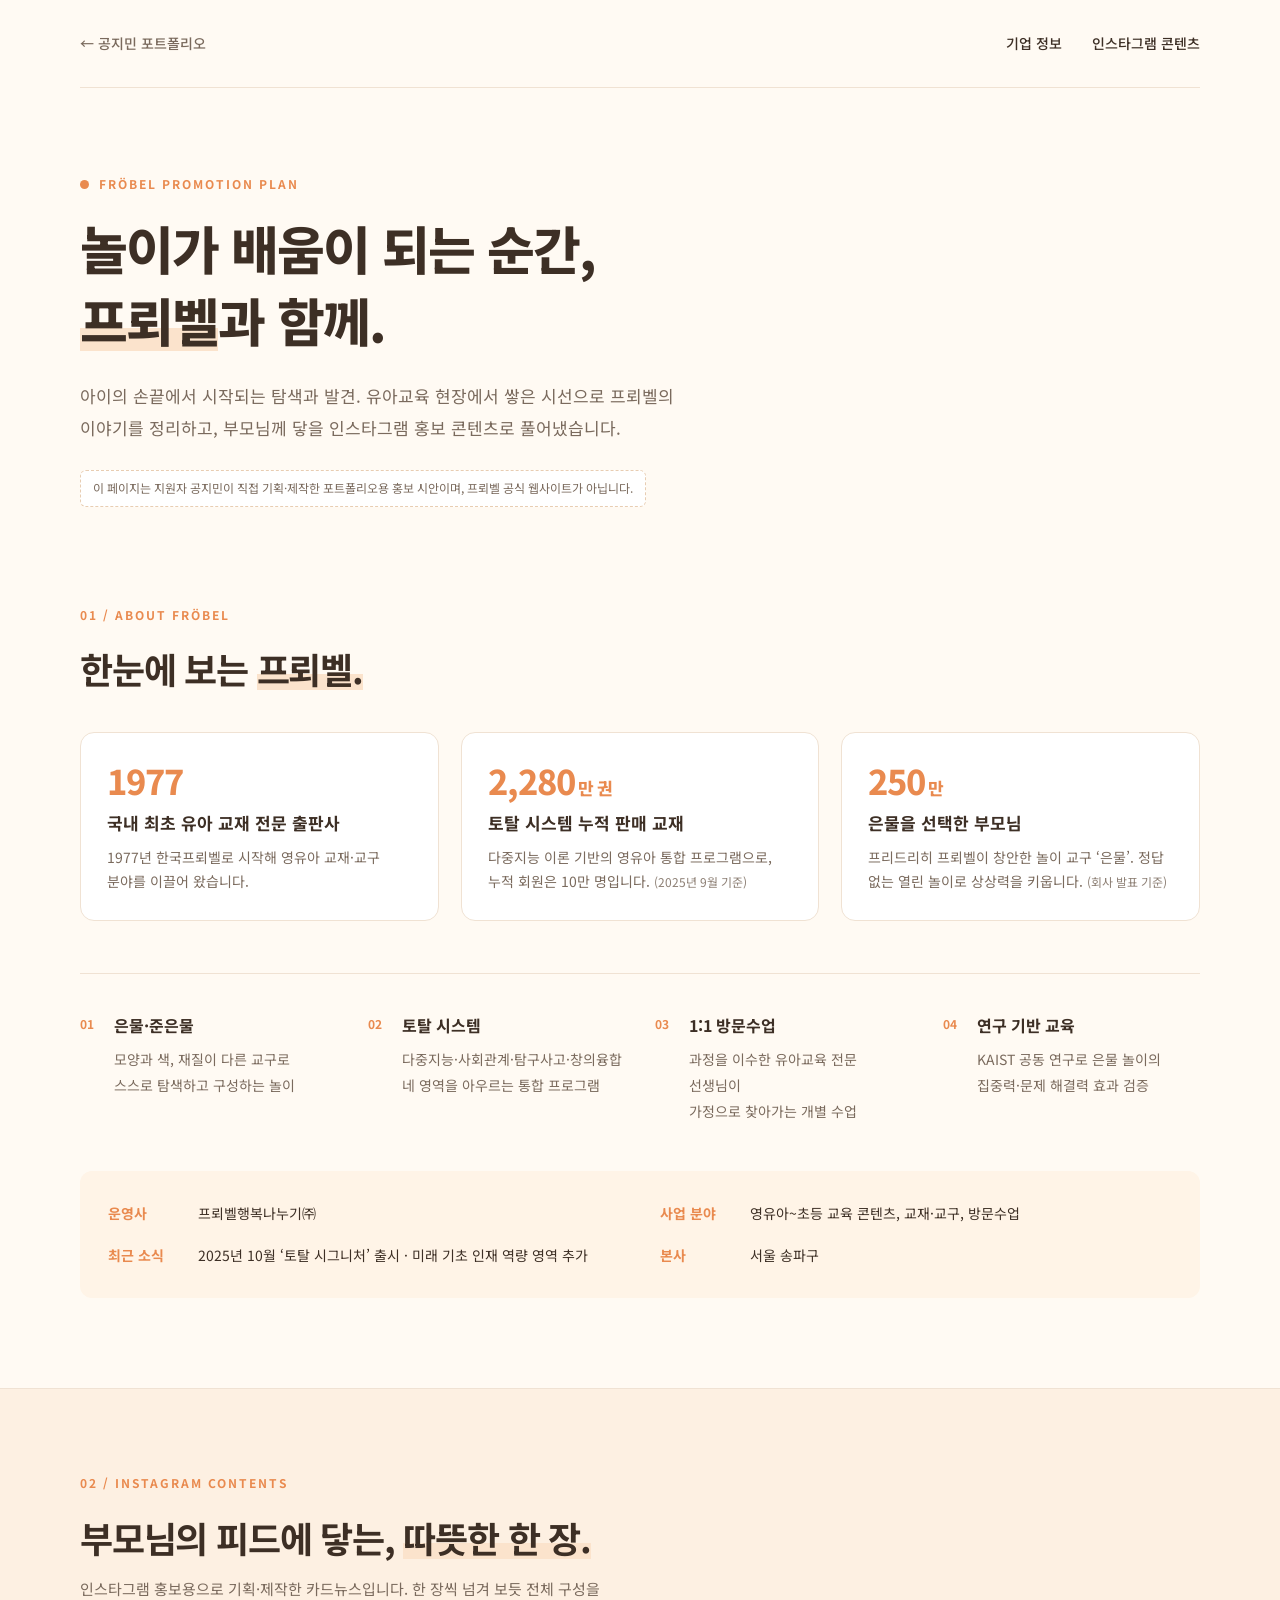
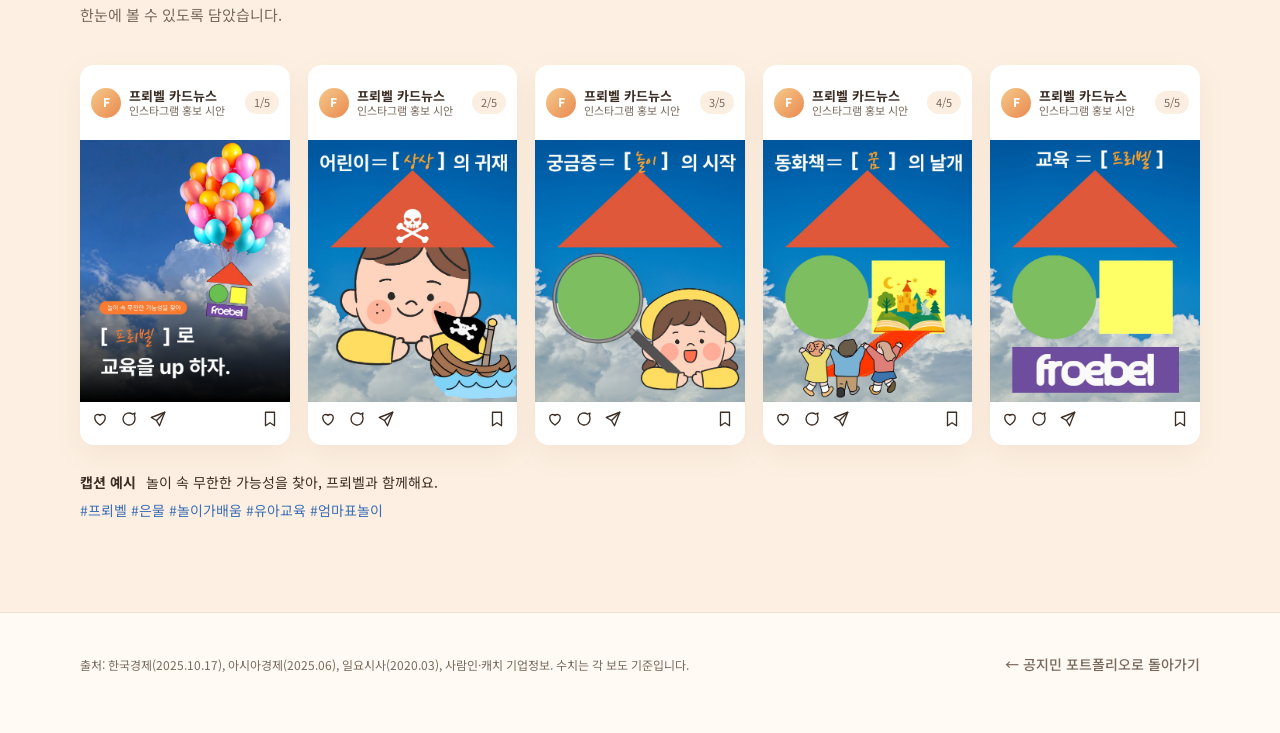
==== docs/froebel/index.html @ 9be36eda "프뢰벨 홍보 페이지 추가 및 메뉴 연결" ====
<!doctype html>
<html lang="ko">
<head>
  <meta charset="utf-8"><meta name="viewport" content="width=device-width, initial-scale=1">
  <title>프뢰벨 홍보 기획 · 공지민</title>
  <meta name="description" content="지원자 공지민이 기획·제작한 프뢰벨 홍보 페이지 시안. 기업 정보 정리와 인스타그램 홍보 콘텐츠를 담았습니다.">
  <meta name="robots" content="noindex">
  <link rel="icon" type="image/svg+xml" href="data:image/svg+xml,%3Csvg xmlns='http://www.w3.org/2000/svg' viewBox='0 0 64 64'%3E%3Crect width='64' height='64' rx='18' fill='%23f6c98b'/%3E%3Ctext x='32' y='45' text-anchor='middle' font-family='sans-serif' font-size='39' font-weight='bold' fill='%235a3e2b'%3Ej%3C/text%3E%3C/svg%3E">
  <link rel="stylesheet" href="froebel.css">
</head>
<body>
  <header class="top wrap">
    <a class="back" href="../index.html">← 공지민 포트폴리오</a>
    <nav aria-label="페이지 메뉴"><a href="#brand">기업 정보</a><a href="#insta">인스타그램 콘텐츠</a></nav>
  </header>

  <main>
    <section class="hero wrap" aria-labelledby="hero-title">
      <p class="eyebrow"><span class="dot"></span>FRÖBEL PROMOTION PLAN</p>
      <h1 id="hero-title">놀이가 배움이 되는 순간,<br><span>프뢰벨</span>과 함께.</h1>
      <p class="lead">아이의 손끝에서 시작되는 탐색과 발견. 유아교육 현장에서 쌓은 시선으로 프뢰벨의 이야기를 정리하고, 부모님께 닿을 인스타그램 홍보 콘텐츠로 풀어냈습니다.</p>
      <p class="notice">이 페이지는 지원자 공지민이 직접 기획·제작한 포트폴리오용 홍보 시안이며, 프뢰벨 공식 웹사이트가 아닙니다.</p>
    </section>

    <section class="brand wrap" id="brand" aria-labelledby="brand-title">
      <div class="sec-head">
        <p class="eyebrow">01 / ABOUT FRÖBEL</p>
        <h2 id="brand-title">한눈에 보는 <span>프뢰벨.</span></h2>
      </div>
      <div class="facts">
        <article class="fact"><p class="fact-num">1977</p><h3>국내 최초 유아 교재 전문 출판사</h3><p>1977년 한국프뢰벨로 시작해 영유아 교재·교구 분야를 이끌어 왔습니다.</p></article>
        <article class="fact"><p class="fact-num">2,280<small>만 권</small></p><h3>토탈 시스템 누적 판매 교재</h3><p>다중지능 이론 기반의 영유아 통합 프로그램으로, 누적 회원은 10만 명입니다. <span class="ref">(2025년 9월 기준)</span></p></article>
        <article class="fact"><p class="fact-num">250<small>만</small></p><h3>은물을 선택한 부모님</h3><p>프리드리히 프뢰벨이 창안한 놀이 교구 ‘은물’. 정답 없는 열린 놀이로 상상력을 키웁니다. <span class="ref">(회사 발표 기준)</span></p></article>
      </div>
      <div class="pillars">
        <div><span>01</span><h4>은물·준은물</h4><p>모양과 색, 재질이 다른 교구로 <br>스스로 탐색하고 구성하는 놀이</p></div>
        <div><span>02</span><h4>토탈 시스템</h4><p>다중지능·사회관계·탐구사고·창의융합 <br>네 영역을 아우르는 통합 프로그램</p></div>
        <div><span>03</span><h4>1:1 방문수업</h4><p>과정을 이수한 유아교육 전문 선생님이 <br>가정으로 찾아가는 개별 수업</p></div>
        <div><span>04</span><h4>연구 기반 교육</h4><p>KAIST 공동 연구로 은물 놀이의 <br>집중력·문제 해결력 효과 검증</p></div>
      </div>
      <dl class="company">
        <div><dt>운영사</dt><dd>프뢰벨행복나누기㈜</dd></div>
        <div><dt>사업 분야</dt><dd>영유아~초등 교육 콘텐츠, 교재·교구, 방문수업</dd></div>
        <div><dt>최근 소식</dt><dd>2025년 10월 ‘토탈 시그니처’ 출시 · 미래 기초 인재 역량 영역 추가</dd></div>
        <div><dt>본사</dt><dd>서울 송파구</dd></div>
      </dl>
    </section>

    <section class="insta" id="insta" aria-labelledby="insta-title">
      <div class="wrap">
        <div class="sec-head">
          <p class="eyebrow">02 / INSTAGRAM CONTENTS</p>
          <h2 id="insta-title">부모님의 피드에 닿는, <span>따뜻한 한 장.</span></h2>
          <p class="sec-lead">인스타그램 홍보용으로 기획·제작한 카드뉴스입니다. 한 장씩 넘겨 보듯 전체 구성을 한눈에 볼 수 있도록 담았습니다.</p>
        </div>
        <div class="feed"><article class="post"><div class="post-head"><span class="avatar">F</span><p class="post-user">프뢰벨 카드뉴스<small>인스타그램 홍보 시안</small></p><span class="post-num">1/5</span></div><a class="post-img" href="assets/insta-1.jpg" target="_blank" rel="noopener noreferrer" aria-label="카드뉴스 1번 크게 보기"><img src="assets/insta-1.jpg" width="1080" height="1350" alt="프뢰벨 인스타그램 카드뉴스 1: [프뢰벨]로 교육을 up 하자." loading="lazy"></a><div class="post-foot" aria-hidden="true"><span><svg viewBox="0 0 24 24" width="18" height="18" fill="none" stroke="currentColor" stroke-width="1.8" stroke-linecap="round" stroke-linejoin="round"><path d="M12 20s-7-4.4-7-10a4 4 0 0 1 7-2.6A4 4 0 0 1 19 10c0 5.6-7 10-7 10z"/></svg></span><span><svg viewBox="0 0 24 24" width="18" height="18" fill="none" stroke="currentColor" stroke-width="1.8" stroke-linecap="round" stroke-linejoin="round"><path d="M20 12a8 8 0 1 1-3.2-6.4L20 4l-.8 3.6A8 8 0 0 1 20 12z"/></svg></span><span><svg viewBox="0 0 24 24" width="18" height="18" fill="none" stroke="currentColor" stroke-width="1.8" stroke-linecap="round" stroke-linejoin="round"><path d="M21 3 10 14"/><path d="M21 3l-7 18-4-7-7-4z"/></svg></span><span><svg viewBox="0 0 24 24" width="18" height="18" fill="none" stroke="currentColor" stroke-width="1.8" stroke-linecap="round" stroke-linejoin="round"><path d="M6 3h12v18l-6-4-6 4z"/></svg></span></div></article><article class="post"><div class="post-head"><span class="avatar">F</span><p class="post-user">프뢰벨 카드뉴스<small>인스타그램 홍보 시안</small></p><span class="post-num">2/5</span></div><a class="post-img" href="assets/insta-2.jpg" target="_blank" rel="noopener noreferrer" aria-label="카드뉴스 2번 크게 보기"><img src="assets/insta-2.jpg" width="1080" height="1350" alt="프뢰벨 인스타그램 카드뉴스 2: 어린이 = [상상]의 귀재" loading="lazy"></a><div class="post-foot" aria-hidden="true"><span><svg viewBox="0 0 24 24" width="18" height="18" fill="none" stroke="currentColor" stroke-width="1.8" stroke-linecap="round" stroke-linejoin="round"><path d="M12 20s-7-4.4-7-10a4 4 0 0 1 7-2.6A4 4 0 0 1 19 10c0 5.6-7 10-7 10z"/></svg></span><span><svg viewBox="0 0 24 24" width="18" height="18" fill="none" stroke="currentColor" stroke-width="1.8" stroke-linecap="round" stroke-linejoin="round"><path d="M20 12a8 8 0 1 1-3.2-6.4L20 4l-.8 3.6A8 8 0 0 1 20 12z"/></svg></span><span><svg viewBox="0 0 24 24" width="18" height="18" fill="none" stroke="currentColor" stroke-width="1.8" stroke-linecap="round" stroke-linejoin="round"><path d="M21 3 10 14"/><path d="M21 3l-7 18-4-7-7-4z"/></svg></span><span><svg viewBox="0 0 24 24" width="18" height="18" fill="none" stroke="currentColor" stroke-width="1.8" stroke-linecap="round" stroke-linejoin="round"><path d="M6 3h12v18l-6-4-6 4z"/></svg></span></div></article><article class="post"><div class="post-head"><span class="avatar">F</span><p class="post-user">프뢰벨 카드뉴스<small>인스타그램 홍보 시안</small></p><span class="post-num">3/5</span></div><a class="post-img" href="assets/insta-3.jpg" target="_blank" rel="noopener noreferrer" aria-label="카드뉴스 3번 크게 보기"><img src="assets/insta-3.jpg" width="1080" height="1350" alt="프뢰벨 인스타그램 카드뉴스 3: 궁금증 = [놀이]의 시작" loading="lazy"></a><div class="post-foot" aria-hidden="true"><span><svg viewBox="0 0 24 24" width="18" height="18" fill="none" stroke="currentColor" stroke-width="1.8" stroke-linecap="round" stroke-linejoin="round"><path d="M12 20s-7-4.4-7-10a4 4 0 0 1 7-2.6A4 4 0 0 1 19 10c0 5.6-7 10-7 10z"/></svg></span><span><svg viewBox="0 0 24 24" width="18" height="18" fill="none" stroke="currentColor" stroke-width="1.8" stroke-linecap="round" stroke-linejoin="round"><path d="M20 12a8 8 0 1 1-3.2-6.4L20 4l-.8 3.6A8 8 0 0 1 20 12z"/></svg></span><span><svg viewBox="0 0 24 24" width="18" height="18" fill="none" stroke="currentColor" stroke-width="1.8" stroke-linecap="round" stroke-linejoin="round"><path d="M21 3 10 14"/><path d="M21 3l-7 18-4-7-7-4z"/></svg></span><span><svg viewBox="0 0 24 24" width="18" height="18" fill="none" stroke="currentColor" stroke-width="1.8" stroke-linecap="round" stroke-linejoin="round"><path d="M6 3h12v18l-6-4-6 4z"/></svg></span></div></article><article class="post"><div class="post-head"><span class="avatar">F</span><p class="post-user">프뢰벨 카드뉴스<small>인스타그램 홍보 시안</small></p><span class="post-num">4/5</span></div><a class="post-img" href="assets/insta-4.jpg" target="_blank" rel="noopener noreferrer" aria-label="카드뉴스 4번 크게 보기"><img src="assets/insta-4.jpg" width="1080" height="1350" alt="프뢰벨 인스타그램 카드뉴스 4: 동화책 = [꿈]의 날개" loading="lazy"></a><div class="post-foot" aria-hidden="true"><span><svg viewBox="0 0 24 24" width="18" height="18" fill="none" stroke="currentColor" stroke-width="1.8" stroke-linecap="round" stroke-linejoin="round"><path d="M12 20s-7-4.4-7-10a4 4 0 0 1 7-2.6A4 4 0 0 1 19 10c0 5.6-7 10-7 10z"/></svg></span><span><svg viewBox="0 0 24 24" width="18" height="18" fill="none" stroke="currentColor" stroke-width="1.8" stroke-linecap="round" stroke-linejoin="round"><path d="M20 12a8 8 0 1 1-3.2-6.4L20 4l-.8 3.6A8 8 0 0 1 20 12z"/></svg></span><span><svg viewBox="0 0 24 24" width="18" height="18" fill="none" stroke="currentColor" stroke-width="1.8" stroke-linecap="round" stroke-linejoin="round"><path d="M21 3 10 14"/><path d="M21 3l-7 18-4-7-7-4z"/></svg></span><span><svg viewBox="0 0 24 24" width="18" height="18" fill="none" stroke="currentColor" stroke-width="1.8" stroke-linecap="round" stroke-linejoin="round"><path d="M6 3h12v18l-6-4-6 4z"/></svg></span></div></article><article class="post"><div class="post-head"><span class="avatar">F</span><p class="post-user">프뢰벨 카드뉴스<small>인스타그램 홍보 시안</small></p><span class="post-num">5/5</span></div><a class="post-img" href="assets/insta-5.jpg" target="_blank" rel="noopener noreferrer" aria-label="카드뉴스 5번 크게 보기"><img src="assets/insta-5.jpg" width="1080" height="1350" alt="프뢰벨 인스타그램 카드뉴스 5: 교육 = [프뢰벨]" loading="lazy"></a><div class="post-foot" aria-hidden="true"><span><svg viewBox="0 0 24 24" width="18" height="18" fill="none" stroke="currentColor" stroke-width="1.8" stroke-linecap="round" stroke-linejoin="round"><path d="M12 20s-7-4.4-7-10a4 4 0 0 1 7-2.6A4 4 0 0 1 19 10c0 5.6-7 10-7 10z"/></svg></span><span><svg viewBox="0 0 24 24" width="18" height="18" fill="none" stroke="currentColor" stroke-width="1.8" stroke-linecap="round" stroke-linejoin="round"><path d="M20 12a8 8 0 1 1-3.2-6.4L20 4l-.8 3.6A8 8 0 0 1 20 12z"/></svg></span><span><svg viewBox="0 0 24 24" width="18" height="18" fill="none" stroke="currentColor" stroke-width="1.8" stroke-linecap="round" stroke-linejoin="round"><path d="M21 3 10 14"/><path d="M21 3l-7 18-4-7-7-4z"/></svg></span><span><svg viewBox="0 0 24 24" width="18" height="18" fill="none" stroke="currentColor" stroke-width="1.8" stroke-linecap="round" stroke-linejoin="round"><path d="M6 3h12v18l-6-4-6 4z"/></svg></span></div></article></div><p class="feed-caption"><b>캡션 예시</b> 놀이 속 무한한 가능성을 찾아, 프뢰벨과 함께해요. <span>#프뢰벨 #은물 #놀이가배움 #유아교육 #엄마표놀이</span></p>
      </div>
    </section>
  </main>

  <footer class="foot wrap">
    <p>출처: 한국경제(2025.10.17), 아시아경제(2025.06), 일요시사(2020.03), 사람인·캐치 기업정보. 수치는 각 보도 기준입니다.</p>
    <a class="back" href="../index.html">← 공지민 포트폴리오로 돌아가기</a>
  </footer>
</body>
</html>
---- docs/froebel/froebel.css ----
@import url('https://fonts.googleapis.com/css2?family=Noto+Sans+KR:wght@400;500;700;800&display=swap');
:root{--ink:#3d2f25;--muted:#7a6a5d;--warm:#e98a4f;--soft:#fbe3cc;--cream:#fffaf3;--card:#fff;--line:#f0e2d3;--font:'Noto Sans KR',sans-serif}
*{box-sizing:border-box}html{scroll-behavior:smooth}
body{margin:0;background:var(--cream);color:var(--ink);font-family:var(--font);line-height:1.7;word-break:keep-all;-webkit-font-smoothing:antialiased}
a{color:inherit;text-decoration:none}img{max-width:100%;display:block}
a:focus-visible{outline:3px solid var(--warm);outline-offset:4px}
.wrap{width:min(1120px,calc(100% - 96px));margin-inline:auto}
.top{height:88px;display:flex;align-items:center;justify-content:space-between;border-bottom:1px solid var(--line)}
.top nav{display:flex;gap:30px;font-size:14px;font-weight:500}
.top nav a:hover,.back:hover{color:var(--warm)}
.back{font-size:14px;font-weight:500;color:var(--muted)}
.eyebrow{font-size:12px;letter-spacing:2px;font-weight:700;color:var(--warm);margin:0 0 18px;display:flex;align-items:center;gap:10px}
.dot{width:9px;height:9px;border-radius:50%;background:var(--warm)}
.hero{padding:86px 0 78px}
h1{font-size:clamp(32px,4.4vw,52px);font-weight:800;letter-spacing:-2px;line-height:1.38;margin:0 0 24px}
h1 span,h2 span{background:linear-gradient(transparent 62%,var(--soft) 62%,var(--soft) 92%,transparent 92%)}
.lead{max-width:620px;font-size:17px;color:var(--muted);line-height:1.9;margin:0 0 26px}
.notice{display:inline-block;font-size:12px;color:var(--muted);background:#fff;border:1px dashed #e8cdb2;border-radius:6px;padding:7px 12px;margin:0}
.sec-head{margin-bottom:38px}
h2{font-size:clamp(26px,3vw,36px);letter-spacing:-1.2px;line-height:1.4;margin:0}
.sec-lead{color:var(--muted);font-size:15px;margin:14px 0 0;max-width:560px}
.brand{padding:20px 0 90px}
.facts{display:grid;grid-template-columns:repeat(3,1fr);gap:22px}
.fact{background:var(--card);border:1px solid var(--line);border-radius:14px;padding:28px 26px 26px}
.fact .fact-num{font-size:34px;font-weight:800;color:var(--warm);letter-spacing:-1px;margin:0 0 8px;line-height:1.2}
.fact .fact-num small{font-size:17px;margin-left:3px}
.fact h3{font-size:17px;margin:0 0 8px}
.fact p{font-size:14px;color:var(--muted);margin:0}
.ref{font-size:12px;opacity:.85}
.pillars{display:grid;grid-template-columns:repeat(4,1fr);gap:30px;margin-top:52px;border-top:1px solid var(--line);padding-top:38px}
.pillars>div{position:relative;padding-left:34px}
.pillars span{position:absolute;left:0;top:2px;font-size:12px;font-weight:700;color:var(--warm)}
.pillars h4{font-size:16px;margin:0 0 8px}
.pillars p{font-size:14px;color:var(--muted);line-height:1.85;margin:0}
.company{display:grid;grid-template-columns:repeat(2,1fr);gap:0 40px;margin:46px 0 0;background:#fff4e7;border-radius:12px;padding:22px 28px}
.company div{display:flex;gap:18px;padding:9px 0;font-size:14px}
.company dt{flex:none;width:72px;color:var(--warm);font-weight:700}
.company dd{margin:0;color:var(--ink)}
.insta{background:#fdf0e2;border-block:1px solid var(--line);padding:84px 0 90px}
.feed{display:grid;grid-template-columns:repeat(5,1fr);gap:18px}
.post{background:#fff;border-radius:14px;box-shadow:0 10px 28px #8a5a3214;overflow:hidden;transition:transform .25s}.post:hover{transform:translateY(-4px) rotate(-.7deg)}
.post-head{display:flex;align-items:center;gap:8px;padding:10px 11px}
.avatar{width:30px;height:30px;border-radius:50%;background:linear-gradient(135deg,#f6c98b,#e98a4f);display:grid;place-items:center;color:#fff;font-size:12px;font-weight:800}
.post-user{font-size:13px;font-weight:700;line-height:1.2}
.post-user small{display:block;font-weight:400;color:var(--muted);font-size:11px}
.post-num{margin-left:auto;font-size:11px;color:var(--muted);background:#fbefe2;border-radius:20px;padding:2px 9px}
.post-img{display:block;aspect-ratio:4/5;background:#f7eee5;overflow:hidden}
.post-img img{width:100%;height:100%;object-fit:cover}
.post-foot{display:flex;gap:11px;padding:8px 11px 10px;font-size:14px;color:var(--ink)}
.post-foot span:last-child{margin-left:auto}
.feed-caption{margin:26px 0 0;font-size:14px;color:var(--ink)}.feed-caption b{margin-right:6px}.feed-caption span{display:block;color:#3b6fb6;margin-top:4px}
.foot{padding:40px 0 56px;display:flex;justify-content:space-between;gap:30px;align-items:center}
.foot p{font-size:12px;color:var(--muted);margin:0;max-width:640px}
@media(max-width:1000px){.wrap{width:calc(100% - 56px)}.facts{grid-template-columns:1fr}.pillars{grid-template-columns:repeat(2,1fr)}.feed{grid-template-columns:repeat(3,1fr);gap:16px}}
@media(max-width:700px){.wrap{width:calc(100% - 32px)}.top{height:70px}.top nav{gap:14px;font-size:12px}.back{font-size:12px}.hero{padding:52px 0 54px}.lead{font-size:15px}.pillars{grid-template-columns:1fr;gap:22px}.pillars p br{display:none}.company{grid-template-columns:1fr;padding:16px 18px}.insta{padding:56px 0 60px}.feed{grid-template-columns:repeat(2,1fr);gap:12px}.post-head{padding:9px 10px}.avatar{width:24px;height:24px;font-size:10px}.post-user small,.post-num{display:none}.post-foot{display:none}.foot{flex-direction:column;align-items:flex-start}}
@media(prefers-reduced-motion:reduce){*{transition:none!important;scroll-behavior:auto!important}}
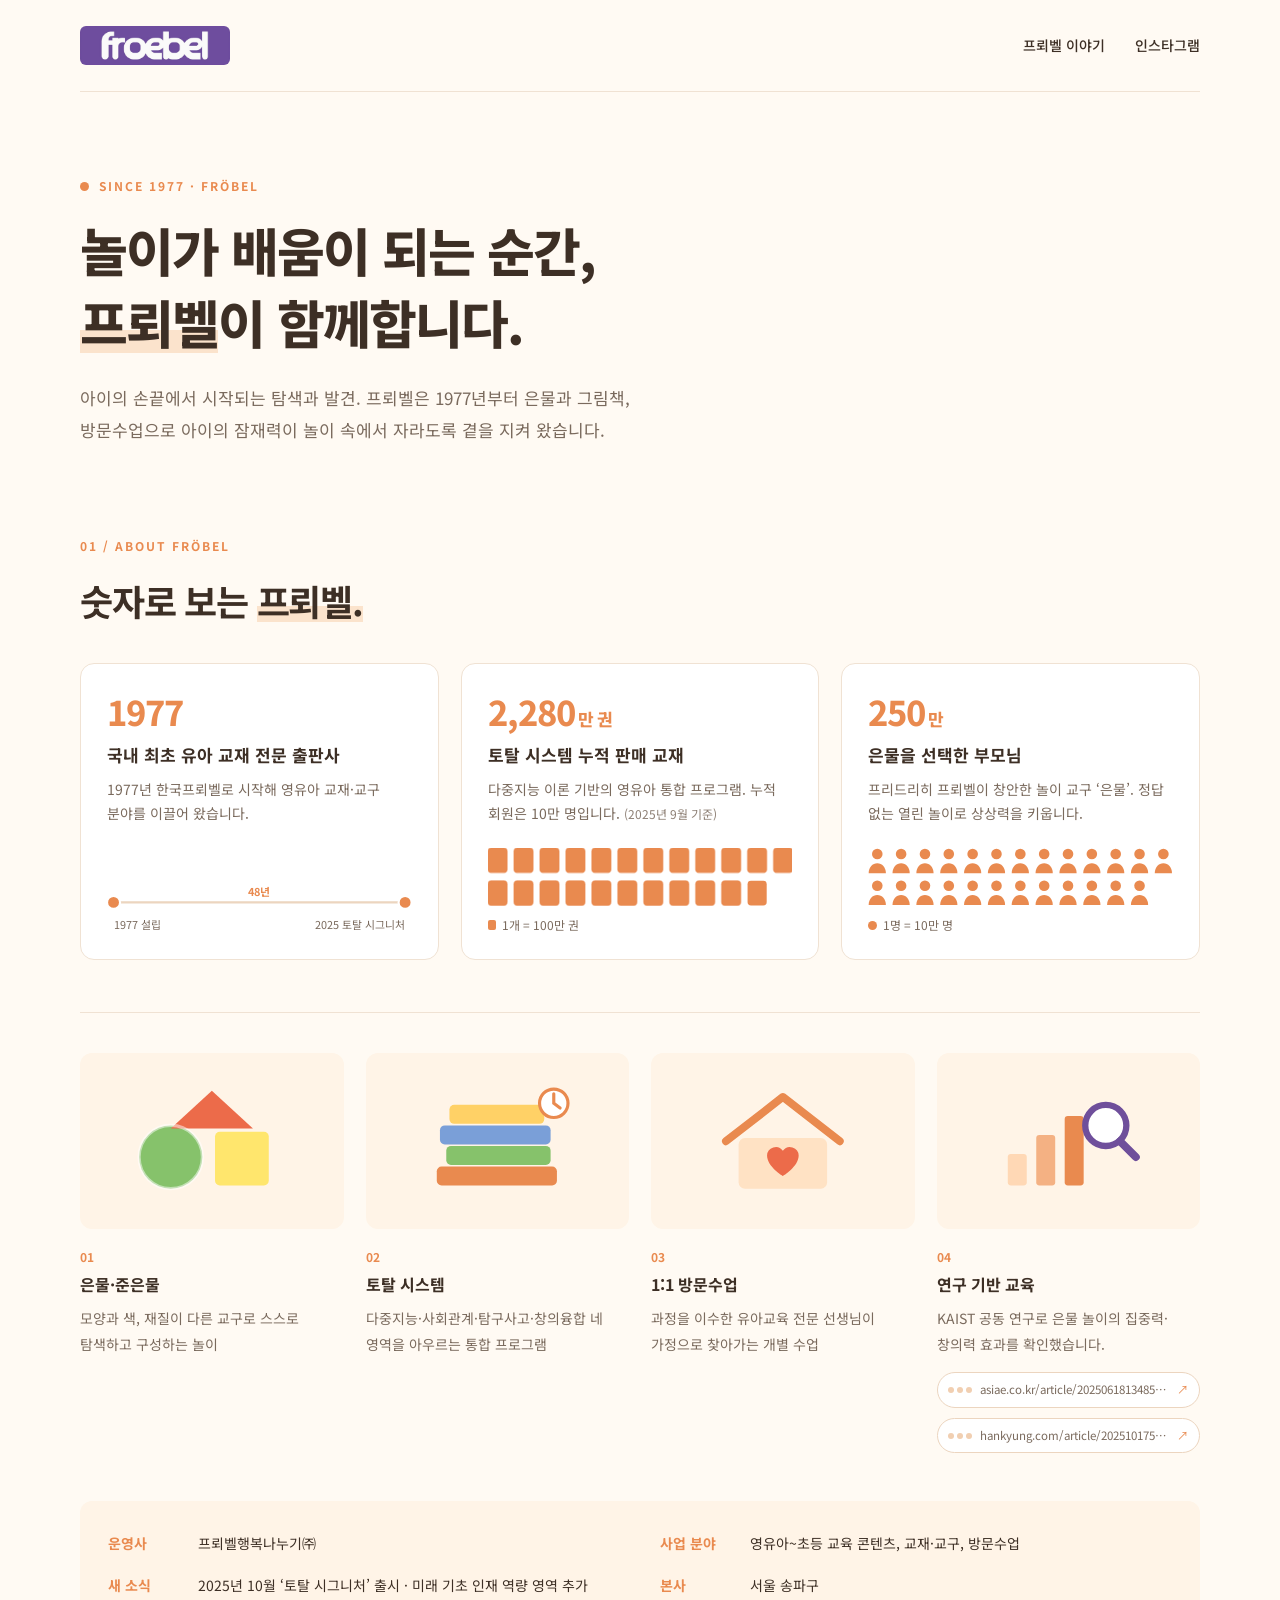
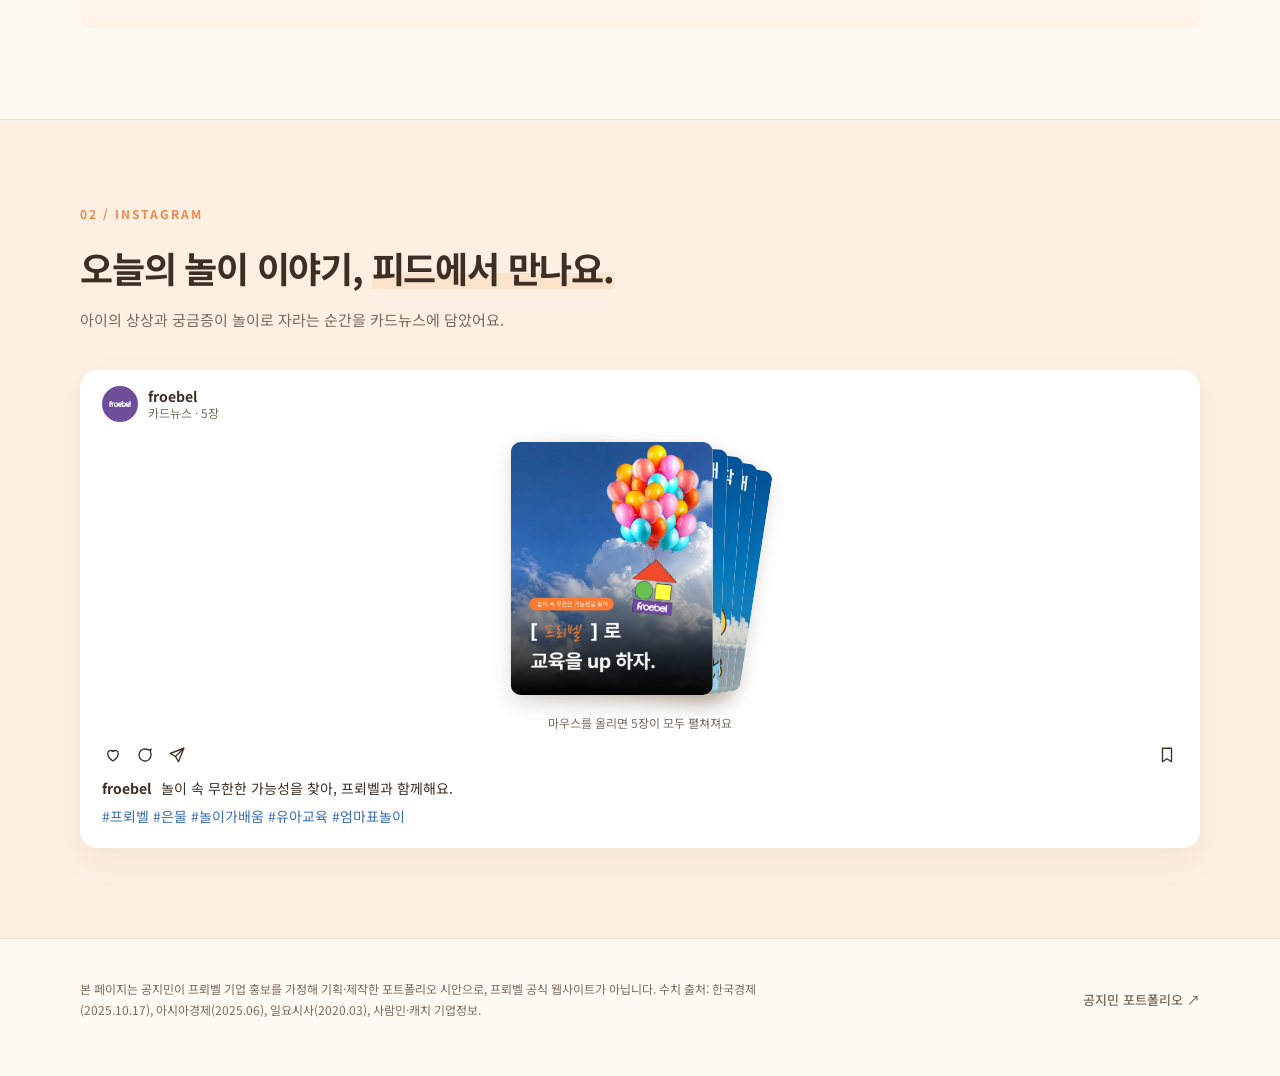
==== commit 453d602e: "프뢰벨 페이지: 로고, 숫자 도표, 이미지, 기사 링크, 카드뉴스 펼침 효과" ====
--- a/docs/froebel/index.html
+++ b/docs/froebel/index.html
@@ -2,46 +2,54 @@
 <html lang="ko">
 <head>
   <meta charset="utf-8"><meta name="viewport" content="width=device-width, initial-scale=1">
-  <title>프뢰벨 홍보 기획 · 공지민</title>
-  <meta name="description" content="지원자 공지민이 기획·제작한 프뢰벨 홍보 페이지 시안. 기업 정보 정리와 인스타그램 홍보 콘텐츠를 담았습니다.">
+  <title>프뢰벨 · 놀이가 배움이 되는 순간</title>
+  <meta name="description" content="1977년부터 놀이가 배움이 되는 순간을 함께해 온 프뢰벨. 은물, 토탈 시스템, 1:1 방문수업과 인스타그램 이야기를 소개합니다.">
   <meta name="robots" content="noindex">
-  <link rel="icon" type="image/svg+xml" href="data:image/svg+xml,%3Csvg xmlns='http://www.w3.org/2000/svg' viewBox='0 0 64 64'%3E%3Crect width='64' height='64' rx='18' fill='%23f6c98b'/%3E%3Ctext x='32' y='45' text-anchor='middle' font-family='sans-serif' font-size='39' font-weight='bold' fill='%235a3e2b'%3Ej%3C/text%3E%3C/svg%3E">
+  <link rel="icon" type="image/svg+xml" href="data:image/svg+xml,%3Csvg xmlns='http://www.w3.org/2000/svg' viewBox='0 0 64 64'%3E%3Crect width='64' height='64' rx='18' fill='%236f4f9b'/%3E%3Ctext x='32' y='45' text-anchor='middle' font-family='sans-serif' font-size='38' font-weight='bold' fill='white'%3Ef%3C/text%3E%3C/svg%3E">
   <link rel="stylesheet" href="froebel.css">
 </head>
 <body>
   <header class="top wrap">
-    <a class="back" href="../index.html">← 공지민 포트폴리오</a>
-    <nav aria-label="페이지 메뉴"><a href="#brand">기업 정보</a><a href="#insta">인스타그램 콘텐츠</a></nav>
+    <a class="logo" href="#top" aria-label="프뢰벨 처음으로"><img src="assets/froebel-logo.png" width="428" height="114" alt="froebel"></a>
+    <nav aria-label="페이지 메뉴"><a href="#brand">프뢰벨 이야기</a><a href="#insta">인스타그램</a></nav>
   </header>
 
-  <main>
+  <main id="top">
     <section class="hero wrap" aria-labelledby="hero-title">
-      <p class="eyebrow"><span class="dot"></span>FRÖBEL PROMOTION PLAN</p>
-      <h1 id="hero-title">놀이가 배움이 되는 순간,<br><span>프뢰벨</span>과 함께.</h1>
-      <p class="lead">아이의 손끝에서 시작되는 탐색과 발견. 유아교육 현장에서 쌓은 시선으로 프뢰벨의 이야기를 정리하고, 부모님께 닿을 인스타그램 홍보 콘텐츠로 풀어냈습니다.</p>
-      <p class="notice">이 페이지는 지원자 공지민이 직접 기획·제작한 포트폴리오용 홍보 시안이며, 프뢰벨 공식 웹사이트가 아닙니다.</p>
+      <p class="eyebrow"><span class="dot"></span>SINCE 1977 · FRÖBEL</p>
+      <h1 id="hero-title">놀이가 배움이 되는 순간,<br><span>프뢰벨</span>이 함께합니다.</h1>
+      <p class="lead">아이의 손끝에서 시작되는 탐색과 발견. 프뢰벨은 1977년부터 은물과 그림책, 방문수업으로 아이의 잠재력이 놀이 속에서 자라도록 곁을 지켜 왔습니다.</p>
     </section>
 
     <section class="brand wrap" id="brand" aria-labelledby="brand-title">
       <div class="sec-head">
         <p class="eyebrow">01 / ABOUT FRÖBEL</p>
-        <h2 id="brand-title">한눈에 보는 <span>프뢰벨.</span></h2>
+        <h2 id="brand-title">숫자로 보는 <span>프뢰벨.</span></h2>
       </div>
       <div class="facts">
-        <article class="fact"><p class="fact-num">1977</p><h3>국내 최초 유아 교재 전문 출판사</h3><p>1977년 한국프뢰벨로 시작해 영유아 교재·교구 분야를 이끌어 왔습니다.</p></article>
-        <article class="fact"><p class="fact-num">2,280<small>만 권</small></p><h3>토탈 시스템 누적 판매 교재</h3><p>다중지능 이론 기반의 영유아 통합 프로그램으로, 누적 회원은 10만 명입니다. <span class="ref">(2025년 9월 기준)</span></p></article>
-        <article class="fact"><p class="fact-num">250<small>만</small></p><h3>은물을 선택한 부모님</h3><p>프리드리히 프뢰벨이 창안한 놀이 교구 ‘은물’. 정답 없는 열린 놀이로 상상력을 키웁니다. <span class="ref">(회사 발표 기준)</span></p></article>
+        <article class="fact"><p class="fact-num">1977</p><h3>국내 최초 유아 교재 전문 출판사</h3><p>1977년 한국프뢰벨로 시작해 영유아 교재·교구 분야를 이끌어 왔습니다.</p><figure class="viz"><svg class="pict timeline" viewBox="0 0 280 46" role="img" aria-label="1977년 설립부터 2025년까지 48년의 연혁">
+<line x1="6" y1="16" x2="274" y2="16" stroke="var(--line-strong)" stroke-width="2" stroke-linecap="round"/>
+<line x1="6" y1="16" x2="274" y2="16" stroke="var(--warm)" stroke-width="2" stroke-linecap="round" stroke-dasharray="3 5" opacity=".0"/>
+<circle cx="6.0" cy="16" r="6" fill="var(--warm)" stroke="var(--card)" stroke-width="2"/>
+<circle cx="274.0" cy="16" r="6" fill="var(--warm)" stroke="var(--card)" stroke-width="2"/>
+<text x="6" y="40" class="tl-t">1977 설립</text><text x="274" y="40" text-anchor="end" class="tl-t">2025 토탈 시그니처</text>
+<text x="140" y="10" text-anchor="middle" class="tl-m">48년</text></svg></figure></article>
+        <article class="fact"><p class="fact-num">2,280<small>만 권</small></p><h3>토탈 시스템 누적 판매 교재</h3><p>다중지능 이론 기반의 영유아 통합 프로그램. 누적 회원은 10만 명입니다. <span class="ref">(2025년 9월 기준)</span></p><figure class="viz"><svg class="pict" viewBox="0 0 223 42" role="img" aria-label="교재 아이콘 23개, 1개당 100만 권, 합계 2,280만 권"><rect x="0" y="0" width="14" height="18" rx="2.5" fill="var(--warm)"/><rect x="0" y="0" width="14" height="18" rx="2.5" fill="none" stroke="var(--warm)" stroke-width="1.2" opacity=".45"/><rect x="19" y="0" width="14" height="18" rx="2.5" fill="var(--warm)"/><rect x="19" y="0" width="14" height="18" rx="2.5" fill="none" stroke="var(--warm)" stroke-width="1.2" opacity=".45"/><rect x="38" y="0" width="14" height="18" rx="2.5" fill="var(--warm)"/><rect x="38" y="0" width="14" height="18" rx="2.5" fill="none" stroke="var(--warm)" stroke-width="1.2" opacity=".45"/><rect x="57" y="0" width="14" height="18" rx="2.5" fill="var(--warm)"/><rect x="57" y="0" width="14" height="18" rx="2.5" fill="none" stroke="var(--warm)" stroke-width="1.2" opacity=".45"/><rect x="76" y="0" width="14" height="18" rx="2.5" fill="var(--warm)"/><rect x="76" y="0" width="14" height="18" rx="2.5" fill="none" stroke="var(--warm)" stroke-width="1.2" opacity=".45"/><rect x="95" y="0" width="14" height="18" rx="2.5" fill="var(--warm)"/><rect x="95" y="0" width="14" height="18" rx="2.5" fill="none" stroke="var(--warm)" stroke-width="1.2" opacity=".45"/><rect x="114" y="0" width="14" height="18" rx="2.5" fill="var(--warm)"/><rect x="114" y="0" width="14" height="18" rx="2.5" fill="none" stroke="var(--warm)" stroke-width="1.2" opacity=".45"/><rect x="133" y="0" width="14" height="18" rx="2.5" fill="var(--warm)"/><rect x="133" y="0" width="14" height="18" rx="2.5" fill="none" stroke="var(--warm)" stroke-width="1.2" opacity=".45"/><rect x="152" y="0" width="14" height="18" rx="2.5" fill="var(--warm)"/><rect x="152" y="0" width="14" height="18" rx="2.5" fill="none" stroke="var(--warm)" stroke-width="1.2" opacity=".45"/><rect x="171" y="0" width="14" height="18" rx="2.5" fill="var(--warm)"/><rect x="171" y="0" width="14" height="18" rx="2.5" fill="none" stroke="var(--warm)" stroke-width="1.2" opacity=".45"/><rect x="190" y="0" width="14" height="18" rx="2.5" fill="var(--warm)"/><rect x="190" y="0" width="14" height="18" rx="2.5" fill="none" stroke="var(--warm)" stroke-width="1.2" opacity=".45"/><rect x="209" y="0" width="14" height="18" rx="2.5" fill="var(--warm)"/><rect x="209" y="0" width="14" height="18" rx="2.5" fill="none" stroke="var(--warm)" stroke-width="1.2" opacity=".45"/><rect x="0" y="24" width="14" height="18" rx="2.5" fill="var(--warm)"/><rect x="0" y="24" width="14" height="18" rx="2.5" fill="none" stroke="var(--warm)" stroke-width="1.2" opacity=".45"/><rect x="19" y="24" width="14" height="18" rx="2.5" fill="var(--warm)"/><rect x="19" y="24" width="14" height="18" rx="2.5" fill="none" stroke="var(--warm)" stroke-width="1.2" opacity=".45"/><rect x="38" y="24" width="14" height="18" rx="2.5" fill="var(--warm)"/><rect x="38" y="24" width="14" height="18" rx="2.5" fill="none" stroke="var(--warm)" stroke-width="1.2" opacity=".45"/><rect x="57" y="24" width="14" height="18" rx="2.5" fill="var(--warm)"/><rect x="57" y="24" width="14" height="18" rx="2.5" fill="none" stroke="var(--warm)" stroke-width="1.2" opacity=".45"/><rect x="76" y="24" width="14" height="18" rx="2.5" fill="var(--warm)"/><rect x="76" y="24" width="14" height="18" rx="2.5" fill="none" stroke="var(--warm)" stroke-width="1.2" opacity=".45"/><rect x="95" y="24" width="14" height="18" rx="2.5" fill="var(--warm)"/><rect x="95" y="24" width="14" height="18" rx="2.5" fill="none" stroke="var(--warm)" stroke-width="1.2" opacity=".45"/><rect x="114" y="24" width="14" height="18" rx="2.5" fill="var(--warm)"/><rect x="114" y="24" width="14" height="18" rx="2.5" fill="none" stroke="var(--warm)" stroke-width="1.2" opacity=".45"/><rect x="133" y="24" width="14" height="18" rx="2.5" fill="var(--warm)"/><rect x="133" y="24" width="14" height="18" rx="2.5" fill="none" stroke="var(--warm)" stroke-width="1.2" opacity=".45"/><rect x="152" y="24" width="14" height="18" rx="2.5" fill="var(--warm)"/><rect x="152" y="24" width="14" height="18" rx="2.5" fill="none" stroke="var(--warm)" stroke-width="1.2" opacity=".45"/><rect x="171" y="24" width="14" height="18" rx="2.5" fill="var(--warm)"/><rect x="171" y="24" width="14" height="18" rx="2.5" fill="none" stroke="var(--warm)" stroke-width="1.2" opacity=".45"/><clipPath id="cb19024"><rect x="190" y="24" width="11.200000000000001" height="18"/></clipPath><rect x="190" y="24" width="14" height="18" rx="2.5" fill="var(--warm)" clip-path=url(#cb19024)/><rect x="190" y="24" width="14" height="18" rx="2.5" fill="none" stroke="var(--warm)" stroke-width="1.2" opacity=".45"/></svg><figcaption><i class="key book"></i> 1개 = 100만 권</figcaption></figure></article>
+        <article class="fact"><p class="fact-num">250<small>만</small></p><h3>은물을 선택한 부모님</h3><p>프리드리히 프뢰벨이 창안한 놀이 교구 ‘은물’. 정답 없는 열린 놀이로 상상력을 키웁니다.</p><figure class="viz"><svg class="pict" viewBox="0 0 230 44" role="img" aria-label="사람 아이콘 25개, 1개당 10만 명, 합계 250만 명"><g transform="translate(0,0)"><circle cx="7" cy="4.5" r="4" fill="var(--warm)"/><path d="M0.5 19c0-4.4 2.9-7.5 6.5-7.5s6.5 3.1 6.5 7.5z" fill="var(--warm)"/></g><g transform="translate(18,0)"><circle cx="7" cy="4.5" r="4" fill="var(--warm)"/><path d="M0.5 19c0-4.4 2.9-7.5 6.5-7.5s6.5 3.1 6.5 7.5z" fill="var(--warm)"/></g><g transform="translate(36,0)"><circle cx="7" cy="4.5" r="4" fill="var(--warm)"/><path d="M0.5 19c0-4.4 2.9-7.5 6.5-7.5s6.5 3.1 6.5 7.5z" fill="var(--warm)"/></g><g transform="translate(54,0)"><circle cx="7" cy="4.5" r="4" fill="var(--warm)"/><path d="M0.5 19c0-4.4 2.9-7.5 6.5-7.5s6.5 3.1 6.5 7.5z" fill="var(--warm)"/></g><g transform="translate(72,0)"><circle cx="7" cy="4.5" r="4" fill="var(--warm)"/><path d="M0.5 19c0-4.4 2.9-7.5 6.5-7.5s6.5 3.1 6.5 7.5z" fill="var(--warm)"/></g><g transform="translate(90,0)"><circle cx="7" cy="4.5" r="4" fill="var(--warm)"/><path d="M0.5 19c0-4.4 2.9-7.5 6.5-7.5s6.5 3.1 6.5 7.5z" fill="var(--warm)"/></g><g transform="translate(108,0)"><circle cx="7" cy="4.5" r="4" fill="var(--warm)"/><path d="M0.5 19c0-4.4 2.9-7.5 6.5-7.5s6.5 3.1 6.5 7.5z" fill="var(--warm)"/></g><g transform="translate(126,0)"><circle cx="7" cy="4.5" r="4" fill="var(--warm)"/><path d="M0.5 19c0-4.4 2.9-7.5 6.5-7.5s6.5 3.1 6.5 7.5z" fill="var(--warm)"/></g><g transform="translate(144,0)"><circle cx="7" cy="4.5" r="4" fill="var(--warm)"/><path d="M0.5 19c0-4.4 2.9-7.5 6.5-7.5s6.5 3.1 6.5 7.5z" fill="var(--warm)"/></g><g transform="translate(162,0)"><circle cx="7" cy="4.5" r="4" fill="var(--warm)"/><path d="M0.5 19c0-4.4 2.9-7.5 6.5-7.5s6.5 3.1 6.5 7.5z" fill="var(--warm)"/></g><g transform="translate(180,0)"><circle cx="7" cy="4.5" r="4" fill="var(--warm)"/><path d="M0.5 19c0-4.4 2.9-7.5 6.5-7.5s6.5 3.1 6.5 7.5z" fill="var(--warm)"/></g><g transform="translate(198,0)"><circle cx="7" cy="4.5" r="4" fill="var(--warm)"/><path d="M0.5 19c0-4.4 2.9-7.5 6.5-7.5s6.5 3.1 6.5 7.5z" fill="var(--warm)"/></g><g transform="translate(216,0)"><circle cx="7" cy="4.5" r="4" fill="var(--warm)"/><path d="M0.5 19c0-4.4 2.9-7.5 6.5-7.5s6.5 3.1 6.5 7.5z" fill="var(--warm)"/></g><g transform="translate(0,24)"><circle cx="7" cy="4.5" r="4" fill="var(--warm)"/><path d="M0.5 19c0-4.4 2.9-7.5 6.5-7.5s6.5 3.1 6.5 7.5z" fill="var(--warm)"/></g><g transform="translate(18,24)"><circle cx="7" cy="4.5" r="4" fill="var(--warm)"/><path d="M0.5 19c0-4.4 2.9-7.5 6.5-7.5s6.5 3.1 6.5 7.5z" fill="var(--warm)"/></g><g transform="translate(36,24)"><circle cx="7" cy="4.5" r="4" fill="var(--warm)"/><path d="M0.5 19c0-4.4 2.9-7.5 6.5-7.5s6.5 3.1 6.5 7.5z" fill="var(--warm)"/></g><g transform="translate(54,24)"><circle cx="7" cy="4.5" r="4" fill="var(--warm)"/><path d="M0.5 19c0-4.4 2.9-7.5 6.5-7.5s6.5 3.1 6.5 7.5z" fill="var(--warm)"/></g><g transform="translate(72,24)"><circle cx="7" cy="4.5" r="4" fill="var(--warm)"/><path d="M0.5 19c0-4.4 2.9-7.5 6.5-7.5s6.5 3.1 6.5 7.5z" fill="var(--warm)"/></g><g transform="translate(90,24)"><circle cx="7" cy="4.5" r="4" fill="var(--warm)"/><path d="M0.5 19c0-4.4 2.9-7.5 6.5-7.5s6.5 3.1 6.5 7.5z" fill="var(--warm)"/></g><g transform="translate(108,24)"><circle cx="7" cy="4.5" r="4" fill="var(--warm)"/><path d="M0.5 19c0-4.4 2.9-7.5 6.5-7.5s6.5 3.1 6.5 7.5z" fill="var(--warm)"/></g><g transform="translate(126,24)"><circle cx="7" cy="4.5" r="4" fill="var(--warm)"/><path d="M0.5 19c0-4.4 2.9-7.5 6.5-7.5s6.5 3.1 6.5 7.5z" fill="var(--warm)"/></g><g transform="translate(144,24)"><circle cx="7" cy="4.5" r="4" fill="var(--warm)"/><path d="M0.5 19c0-4.4 2.9-7.5 6.5-7.5s6.5 3.1 6.5 7.5z" fill="var(--warm)"/></g><g transform="translate(162,24)"><circle cx="7" cy="4.5" r="4" fill="var(--warm)"/><path d="M0.5 19c0-4.4 2.9-7.5 6.5-7.5s6.5 3.1 6.5 7.5z" fill="var(--warm)"/></g><g transform="translate(180,24)"><circle cx="7" cy="4.5" r="4" fill="var(--warm)"/><path d="M0.5 19c0-4.4 2.9-7.5 6.5-7.5s6.5 3.1 6.5 7.5z" fill="var(--warm)"/></g><g transform="translate(198,24)"><circle cx="7" cy="4.5" r="4" fill="var(--warm)"/><path d="M0.5 19c0-4.4 2.9-7.5 6.5-7.5s6.5 3.1 6.5 7.5z" fill="var(--warm)"/></g></svg><figcaption><i class="key person"></i> 1명 = 10만 명</figcaption></figure></article>
       </div>
       <div class="pillars">
-        <div><span>01</span><h4>은물·준은물</h4><p>모양과 색, 재질이 다른 교구로 <br>스스로 탐색하고 구성하는 놀이</p></div>
-        <div><span>02</span><h4>토탈 시스템</h4><p>다중지능·사회관계·탐구사고·창의융합 <br>네 영역을 아우르는 통합 프로그램</p></div>
-        <div><span>03</span><h4>1:1 방문수업</h4><p>과정을 이수한 유아교육 전문 선생님이 <br>가정으로 찾아가는 개별 수업</p></div>
-        <div><span>04</span><h4>연구 기반 교육</h4><p>KAIST 공동 연구로 은물 놀이의 <br>집중력·문제 해결력 효과 검증</p></div>
+        <div class="pillar"><figure class="pill-art"><svg viewBox="0 0 120 80" aria-hidden="true"><circle cx="34" cy="50" r="20" fill="#86c26b"/><rect x="62" y="34" width="34" height="34" rx="3" fill="#ffe66d"/><path d="M60 8 86 32H34z" fill="#ec6b4a"/><circle cx="34" cy="50" r="20" fill="none" stroke="#fff" stroke-width="2" opacity=".5"/></svg></figure><span class="pill-no">01</span><h4>은물·준은물</h4><p>모양과 색, 재질이 다른 교구로 스스로 탐색하고 구성하는 놀이</p></div>
+        <div class="pillar"><figure class="pill-art"><svg viewBox="0 0 120 80" aria-hidden="true"><rect x="22" y="56" width="76" height="12" rx="3" fill="#e98a4f"/><rect x="28" y="43" width="66" height="12" rx="3" fill="#86c26b"/><rect x="24" y="30" width="70" height="12" rx="3" fill="#7a9fd8"/><rect x="30" y="17" width="60" height="12" rx="3" fill="#ffd166"/><circle cx="96" cy="16" r="9" fill="#fff" stroke="#e98a4f" stroke-width="2"/><path d="M96 10v6l4 3" stroke="#e98a4f" stroke-width="2" fill="none" stroke-linecap="round"/></svg></figure><span class="pill-no">02</span><h4>토탈 시스템</h4><p>다중지능·사회관계·탐구사고·창의융합 네 영역을 아우르는 통합 프로그램</p></div>
+        <div class="pillar"><figure class="pill-art"><svg viewBox="0 0 120 80" aria-hidden="true"><path d="M24 40 60 12l36 28" fill="none" stroke="#e98a4f" stroke-width="5" stroke-linecap="round" stroke-linejoin="round"/><rect x="32" y="38" width="56" height="32" rx="4" fill="#ffe2c4"/><path d="M60 62s-10-6-10-13a5.5 5.5 0 0 1 10-3 5.5 5.5 0 0 1 10 3c0 7-10 13-10 13z" fill="#ec6b4a"/></svg></figure><span class="pill-no">03</span><h4>1:1 방문수업</h4><p>과정을 이수한 유아교육 전문 선생님이 가정으로 찾아가는 개별 수업</p></div>
+        <div class="pillar"><figure class="pill-art"><svg viewBox="0 0 120 80" aria-hidden="true"><rect x="22" y="48" width="12" height="20" rx="2" fill="#ffd8b5"/><rect x="40" y="36" width="12" height="32" rx="2" fill="#f4b183"/><rect x="58" y="24" width="12" height="44" rx="2" fill="#e98a4f"/><circle cx="84" cy="30" r="13" fill="#fff" stroke="#6f4f9b" stroke-width="4"/><path d="M93 40l10 10" stroke="#6f4f9b" stroke-width="5" stroke-linecap="round"/></svg></figure><span class="pill-no">04</span><h4>연구 기반 교육</h4><p>KAIST 공동 연구로 은물 놀이의 집중력·창의력 효과를 확인했습니다.</p>
+          <a class="urlbar" href="https://www.asiae.co.kr/article/2025061813485240711" target="_blank" rel="noopener noreferrer"><span class="urlbar-dots" aria-hidden="true"><i></i><i></i><i></i></span><span class="urlbar-url">asiae.co.kr/article/2025061813485240711</span><span class="urlbar-go" aria-hidden="true">↗</span><span class="sr-only">아시아경제 기사 새 탭에서 열기</span></a>
+          <a class="urlbar" href="https://www.hankyung.com/article/202510175023O" target="_blank" rel="noopener noreferrer"><span class="urlbar-dots" aria-hidden="true"><i></i><i></i><i></i></span><span class="urlbar-url">hankyung.com/article/202510175023O</span><span class="urlbar-go" aria-hidden="true">↗</span><span class="sr-only">한국경제 기사 새 탭에서 열기</span></a>
+        </div>
       </div>
       <dl class="company">
         <div><dt>운영사</dt><dd>프뢰벨행복나누기㈜</dd></div>
         <div><dt>사업 분야</dt><dd>영유아~초등 교육 콘텐츠, 교재·교구, 방문수업</dd></div>
-        <div><dt>최근 소식</dt><dd>2025년 10월 ‘토탈 시그니처’ 출시 · 미래 기초 인재 역량 영역 추가</dd></div>
+        <div><dt>새 소식</dt><dd>2025년 10월 ‘토탈 시그니처’ 출시 · 미래 기초 인재 역량 영역 추가</dd></div>
         <div><dt>본사</dt><dd>서울 송파구</dd></div>
       </dl>
     </section>
@@ -49,18 +57,32 @@
     <section class="insta" id="insta" aria-labelledby="insta-title">
       <div class="wrap">
         <div class="sec-head">
-          <p class="eyebrow">02 / INSTAGRAM CONTENTS</p>
-          <h2 id="insta-title">부모님의 피드에 닿는, <span>따뜻한 한 장.</span></h2>
-          <p class="sec-lead">인스타그램 홍보용으로 기획·제작한 카드뉴스입니다. 한 장씩 넘겨 보듯 전체 구성을 한눈에 볼 수 있도록 담았습니다.</p>
+          <p class="eyebrow">02 / INSTAGRAM</p>
+          <h2 id="insta-title">오늘의 놀이 이야기, <span>피드에서 만나요.</span></h2>
+          <p class="sec-lead">아이의 상상과 궁금증이 놀이로 자라는 순간을 카드뉴스에 담았어요.</p>
         </div>
-        <div class="feed"><article class="post"><div class="post-head"><span class="avatar">F</span><p class="post-user">프뢰벨 카드뉴스<small>인스타그램 홍보 시안</small></p><span class="post-num">1/5</span></div><a class="post-img" href="assets/insta-1.jpg" target="_blank" rel="noopener noreferrer" aria-label="카드뉴스 1번 크게 보기"><img src="assets/insta-1.jpg" width="1080" height="1350" alt="프뢰벨 인스타그램 카드뉴스 1: [프뢰벨]로 교육을 up 하자." loading="lazy"></a><div class="post-foot" aria-hidden="true"><span><svg viewBox="0 0 24 24" width="18" height="18" fill="none" stroke="currentColor" stroke-width="1.8" stroke-linecap="round" stroke-linejoin="round"><path d="M12 20s-7-4.4-7-10a4 4 0 0 1 7-2.6A4 4 0 0 1 19 10c0 5.6-7 10-7 10z"/></svg></span><span><svg viewBox="0 0 24 24" width="18" height="18" fill="none" stroke="currentColor" stroke-width="1.8" stroke-linecap="round" stroke-linejoin="round"><path d="M20 12a8 8 0 1 1-3.2-6.4L20 4l-.8 3.6A8 8 0 0 1 20 12z"/></svg></span><span><svg viewBox="0 0 24 24" width="18" height="18" fill="none" stroke="currentColor" stroke-width="1.8" stroke-linecap="round" stroke-linejoin="round"><path d="M21 3 10 14"/><path d="M21 3l-7 18-4-7-7-4z"/></svg></span><span><svg viewBox="0 0 24 24" width="18" height="18" fill="none" stroke="currentColor" stroke-width="1.8" stroke-linecap="round" stroke-linejoin="round"><path d="M6 3h12v18l-6-4-6 4z"/></svg></span></div></article><article class="post"><div class="post-head"><span class="avatar">F</span><p class="post-user">프뢰벨 카드뉴스<small>인스타그램 홍보 시안</small></p><span class="post-num">2/5</span></div><a class="post-img" href="assets/insta-2.jpg" target="_blank" rel="noopener noreferrer" aria-label="카드뉴스 2번 크게 보기"><img src="assets/insta-2.jpg" width="1080" height="1350" alt="프뢰벨 인스타그램 카드뉴스 2: 어린이 = [상상]의 귀재" loading="lazy"></a><div class="post-foot" aria-hidden="true"><span><svg viewBox="0 0 24 24" width="18" height="18" fill="none" stroke="currentColor" stroke-width="1.8" stroke-linecap="round" stroke-linejoin="round"><path d="M12 20s-7-4.4-7-10a4 4 0 0 1 7-2.6A4 4 0 0 1 19 10c0 5.6-7 10-7 10z"/></svg></span><span><svg viewBox="0 0 24 24" width="18" height="18" fill="none" stroke="currentColor" stroke-width="1.8" stroke-linecap="round" stroke-linejoin="round"><path d="M20 12a8 8 0 1 1-3.2-6.4L20 4l-.8 3.6A8 8 0 0 1 20 12z"/></svg></span><span><svg viewBox="0 0 24 24" width="18" height="18" fill="none" stroke="currentColor" stroke-width="1.8" stroke-linecap="round" stroke-linejoin="round"><path d="M21 3 10 14"/><path d="M21 3l-7 18-4-7-7-4z"/></svg></span><span><svg viewBox="0 0 24 24" width="18" height="18" fill="none" stroke="currentColor" stroke-width="1.8" stroke-linecap="round" stroke-linejoin="round"><path d="M6 3h12v18l-6-4-6 4z"/></svg></span></div></article><article class="post"><div class="post-head"><span class="avatar">F</span><p class="post-user">프뢰벨 카드뉴스<small>인스타그램 홍보 시안</small></p><span class="post-num">3/5</span></div><a class="post-img" href="assets/insta-3.jpg" target="_blank" rel="noopener noreferrer" aria-label="카드뉴스 3번 크게 보기"><img src="assets/insta-3.jpg" width="1080" height="1350" alt="프뢰벨 인스타그램 카드뉴스 3: 궁금증 = [놀이]의 시작" loading="lazy"></a><div class="post-foot" aria-hidden="true"><span><svg viewBox="0 0 24 24" width="18" height="18" fill="none" stroke="currentColor" stroke-width="1.8" stroke-linecap="round" stroke-linejoin="round"><path d="M12 20s-7-4.4-7-10a4 4 0 0 1 7-2.6A4 4 0 0 1 19 10c0 5.6-7 10-7 10z"/></svg></span><span><svg viewBox="0 0 24 24" width="18" height="18" fill="none" stroke="currentColor" stroke-width="1.8" stroke-linecap="round" stroke-linejoin="round"><path d="M20 12a8 8 0 1 1-3.2-6.4L20 4l-.8 3.6A8 8 0 0 1 20 12z"/></svg></span><span><svg viewBox="0 0 24 24" width="18" height="18" fill="none" stroke="currentColor" stroke-width="1.8" stroke-linecap="round" stroke-linejoin="round"><path d="M21 3 10 14"/><path d="M21 3l-7 18-4-7-7-4z"/></svg></span><span><svg viewBox="0 0 24 24" width="18" height="18" fill="none" stroke="currentColor" stroke-width="1.8" stroke-linecap="round" stroke-linejoin="round"><path d="M6 3h12v18l-6-4-6 4z"/></svg></span></div></article><article class="post"><div class="post-head"><span class="avatar">F</span><p class="post-user">프뢰벨 카드뉴스<small>인스타그램 홍보 시안</small></p><span class="post-num">4/5</span></div><a class="post-img" href="assets/insta-4.jpg" target="_blank" rel="noopener noreferrer" aria-label="카드뉴스 4번 크게 보기"><img src="assets/insta-4.jpg" width="1080" height="1350" alt="프뢰벨 인스타그램 카드뉴스 4: 동화책 = [꿈]의 날개" loading="lazy"></a><div class="post-foot" aria-hidden="true"><span><svg viewBox="0 0 24 24" width="18" height="18" fill="none" stroke="currentColor" stroke-width="1.8" stroke-linecap="round" stroke-linejoin="round"><path d="M12 20s-7-4.4-7-10a4 4 0 0 1 7-2.6A4 4 0 0 1 19 10c0 5.6-7 10-7 10z"/></svg></span><span><svg viewBox="0 0 24 24" width="18" height="18" fill="none" stroke="currentColor" stroke-width="1.8" stroke-linecap="round" stroke-linejoin="round"><path d="M20 12a8 8 0 1 1-3.2-6.4L20 4l-.8 3.6A8 8 0 0 1 20 12z"/></svg></span><span><svg viewBox="0 0 24 24" width="18" height="18" fill="none" stroke="currentColor" stroke-width="1.8" stroke-linecap="round" stroke-linejoin="round"><path d="M21 3 10 14"/><path d="M21 3l-7 18-4-7-7-4z"/></svg></span><span><svg viewBox="0 0 24 24" width="18" height="18" fill="none" stroke="currentColor" stroke-width="1.8" stroke-linecap="round" stroke-linejoin="round"><path d="M6 3h12v18l-6-4-6 4z"/></svg></span></div></article><article class="post"><div class="post-head"><span class="avatar">F</span><p class="post-user">프뢰벨 카드뉴스<small>인스타그램 홍보 시안</small></p><span class="post-num">5/5</span></div><a class="post-img" href="assets/insta-5.jpg" target="_blank" rel="noopener noreferrer" aria-label="카드뉴스 5번 크게 보기"><img src="assets/insta-5.jpg" width="1080" height="1350" alt="프뢰벨 인스타그램 카드뉴스 5: 교육 = [프뢰벨]" loading="lazy"></a><div class="post-foot" aria-hidden="true"><span><svg viewBox="0 0 24 24" width="18" height="18" fill="none" stroke="currentColor" stroke-width="1.8" stroke-linecap="round" stroke-linejoin="round"><path d="M12 20s-7-4.4-7-10a4 4 0 0 1 7-2.6A4 4 0 0 1 19 10c0 5.6-7 10-7 10z"/></svg></span><span><svg viewBox="0 0 24 24" width="18" height="18" fill="none" stroke="currentColor" stroke-width="1.8" stroke-linecap="round" stroke-linejoin="round"><path d="M20 12a8 8 0 1 1-3.2-6.4L20 4l-.8 3.6A8 8 0 0 1 20 12z"/></svg></span><span><svg viewBox="0 0 24 24" width="18" height="18" fill="none" stroke="currentColor" stroke-width="1.8" stroke-linecap="round" stroke-linejoin="round"><path d="M21 3 10 14"/><path d="M21 3l-7 18-4-7-7-4z"/></svg></span><span><svg viewBox="0 0 24 24" width="18" height="18" fill="none" stroke="currentColor" stroke-width="1.8" stroke-linecap="round" stroke-linejoin="round"><path d="M6 3h12v18l-6-4-6 4z"/></svg></span></div></article></div><p class="feed-caption"><b>캡션 예시</b> 놀이 속 무한한 가능성을 찾아, 프뢰벨과 함께해요. <span>#프뢰벨 #은물 #놀이가배움 #유아교육 #엄마표놀이</span></p>
+        <article class="ig">
+          <div class="ig-head"><span class="avatar"><img src="assets/froebel-logo.png" width="428" height="114" alt=""></span><p class="ig-user">froebel<small>카드뉴스 · 5장</small></p></div>
+          <div class="deck" tabindex="0" aria-label="카드뉴스 5장. 마우스를 올리거나 눌러서 펼쳐 보세요."><a class="card" style="--i:0" href="assets/insta-1.jpg" target="_blank" rel="noopener noreferrer" aria-label="카드뉴스 1번 크게 보기"><img src="assets/insta-1.jpg" width="1080" height="1350" alt="프뢰벨 카드뉴스 1: [프뢰벨]로 교육을 up 하자." loading="lazy"><span class="card-num">1/5</span></a><a class="card" style="--i:1" href="assets/insta-2.jpg" target="_blank" rel="noopener noreferrer" aria-label="카드뉴스 2번 크게 보기"><img src="assets/insta-2.jpg" width="1080" height="1350" alt="프뢰벨 카드뉴스 2: 어린이 = [상상]의 귀재" loading="lazy"><span class="card-num">2/5</span></a><a class="card" style="--i:2" href="assets/insta-3.jpg" target="_blank" rel="noopener noreferrer" aria-label="카드뉴스 3번 크게 보기"><img src="assets/insta-3.jpg" width="1080" height="1350" alt="프뢰벨 카드뉴스 3: 궁금증 = [놀이]의 시작" loading="lazy"><span class="card-num">3/5</span></a><a class="card" style="--i:3" href="assets/insta-4.jpg" target="_blank" rel="noopener noreferrer" aria-label="카드뉴스 4번 크게 보기"><img src="assets/insta-4.jpg" width="1080" height="1350" alt="프뢰벨 카드뉴스 4: 동화책 = [꿈]의 날개" loading="lazy"><span class="card-num">4/5</span></a><a class="card" style="--i:4" href="assets/insta-5.jpg" target="_blank" rel="noopener noreferrer" aria-label="카드뉴스 5번 크게 보기"><img src="assets/insta-5.jpg" width="1080" height="1350" alt="프뢰벨 카드뉴스 5: 교육 = [프뢰벨]" loading="lazy"><span class="card-num">5/5</span></a></div>
+          <p class="deck-hint"><span class="hint-closed"><span class="hint-mouse">마우스를 올리면 5장이 모두 펼쳐져요</span><span class="hint-touch">카드를 누르면 5장이 모두 펼쳐져요</span></span><span class="hint-open">카드를 누르면 크게 볼 수 있어요</span></p>
+          <div class="ig-foot"><span><svg viewBox="0 0 24 24" width="18" height="18" fill="none" stroke="currentColor" stroke-width="1.8" stroke-linecap="round" stroke-linejoin="round" aria-hidden="true"><path d="M12 20s-7-4.4-7-10a4 4 0 0 1 7-2.6A4 4 0 0 1 19 10c0 5.6-7 10-7 10z"/></svg></span><span><svg viewBox="0 0 24 24" width="18" height="18" fill="none" stroke="currentColor" stroke-width="1.8" stroke-linecap="round" stroke-linejoin="round" aria-hidden="true"><path d="M20 12a8 8 0 1 1-3.2-6.4L20 4l-.8 3.6A8 8 0 0 1 20 12z"/></svg></span><span><svg viewBox="0 0 24 24" width="18" height="18" fill="none" stroke="currentColor" stroke-width="1.8" stroke-linecap="round" stroke-linejoin="round" aria-hidden="true"><path d="M21 3 10 14"/><path d="M21 3l-7 18-4-7-7-4z"/></svg></span><span><svg viewBox="0 0 24 24" width="18" height="18" fill="none" stroke="currentColor" stroke-width="1.8" stroke-linecap="round" stroke-linejoin="round" aria-hidden="true"><path d="M6 3h12v18l-6-4-6 4z"/></svg></span></div>
+          <p class="ig-cap"><b>froebel</b> 놀이 속 무한한 가능성을 찾아, 프뢰벨과 함께해요. <span>#프뢰벨 #은물 #놀이가배움 #유아교육 #엄마표놀이</span></p>
+        </article>
       </div>
     </section>
   </main>
 
   <footer class="foot wrap">
-    <p>출처: 한국경제(2025.10.17), 아시아경제(2025.06), 일요시사(2020.03), 사람인·캐치 기업정보. 수치는 각 보도 기준입니다.</p>
-    <a class="back" href="../index.html">← 공지민 포트폴리오로 돌아가기</a>
+    <p>본 페이지는 공지민이 프뢰벨 기업 홍보를 가정해 기획·제작한 포트폴리오 시안으로, 프뢰벨 공식 웹사이트가 아닙니다. 수치 출처: 한국경제(2025.10.17), 아시아경제(2025.06), 일요시사(2020.03), 사람인·캐치 기업정보.</p>
+    <a class="back" href="../index.html">공지민 포트폴리오 ↗</a>
   </footer>
+  <script>
+  (function(){var d=document.querySelector('.deck');if(!d)return;
+  d.addEventListener('click',function(e){if(!d.classList.contains('open')){e.preventDefault();d.classList.add('open');}});
+  d.addEventListener('keydown',function(e){if((e.key==='Enter'||e.key===' ')&&!d.classList.contains('open')&&e.target===d){e.preventDefault();d.classList.add('open');}});
+  document.addEventListener('click',function(e){if(!d.contains(e.target))d.classList.remove('open');});
+  if(window.matchMedia('(hover:hover)').matches){d.addEventListener('mouseenter',function(){d.classList.add('open')});d.addEventListener('mouseleave',function(){d.classList.remove('open')});}
+  })();
+  </script>
 </body>
 </html>
--- a/docs/froebel/froebel.css
+++ b/docs/froebel/froebel.css
@@ -1,56 +1,104 @@
 @import url('https://fonts.googleapis.com/css2?family=Noto+Sans+KR:wght@400;500;700;800&display=swap');
-:root{--ink:#3d2f25;--muted:#7a6a5d;--warm:#e98a4f;--soft:#fbe3cc;--cream:#fffaf3;--card:#fff;--line:#f0e2d3;--font:'Noto Sans KR',sans-serif}
+:root{--ink:#3d2f25;--muted:#7a6a5d;--warm:#e98a4f;--soft:#fbe3cc;--cream:#fffaf3;--card:#fff;--line:#f0e2d3;--line-strong:#ecd5bf;--purple:#6f4f9b;--font:'Noto Sans KR',sans-serif}
 *{box-sizing:border-box}html{scroll-behavior:smooth}
 body{margin:0;background:var(--cream);color:var(--ink);font-family:var(--font);line-height:1.7;word-break:keep-all;-webkit-font-smoothing:antialiased}
 a{color:inherit;text-decoration:none}img{max-width:100%;display:block}
-a:focus-visible{outline:3px solid var(--warm);outline-offset:4px}
+a:focus-visible,.deck:focus-visible{outline:3px solid var(--warm);outline-offset:4px}
+.sr-only{position:absolute;width:1px;height:1px;overflow:hidden;clip:rect(0 0 0 0);white-space:nowrap}
 .wrap{width:min(1120px,calc(100% - 96px));margin-inline:auto}
-.top{height:88px;display:flex;align-items:center;justify-content:space-between;border-bottom:1px solid var(--line)}
+
+/* header */
+.top{height:92px;display:flex;align-items:center;justify-content:space-between;border-bottom:1px solid var(--line)}
+.logo img{width:150px;height:auto;border-radius:6px}
 .top nav{display:flex;gap:30px;font-size:14px;font-weight:500}
 .top nav a:hover,.back:hover{color:var(--warm)}
-.back{font-size:14px;font-weight:500;color:var(--muted)}
+
 .eyebrow{font-size:12px;letter-spacing:2px;font-weight:700;color:var(--warm);margin:0 0 18px;display:flex;align-items:center;gap:10px}
 .dot{width:9px;height:9px;border-radius:50%;background:var(--warm)}
-.hero{padding:86px 0 78px}
+.hero{padding:84px 0 70px}
 h1{font-size:clamp(32px,4.4vw,52px);font-weight:800;letter-spacing:-2px;line-height:1.38;margin:0 0 24px}
 h1 span,h2 span{background:linear-gradient(transparent 62%,var(--soft) 62%,var(--soft) 92%,transparent 92%)}
-.lead{max-width:620px;font-size:17px;color:var(--muted);line-height:1.9;margin:0 0 26px}
-.notice{display:inline-block;font-size:12px;color:var(--muted);background:#fff;border:1px dashed #e8cdb2;border-radius:6px;padding:7px 12px;margin:0}
+.lead{max-width:620px;font-size:17px;color:var(--muted);line-height:1.9;margin:0}
 .sec-head{margin-bottom:38px}
 h2{font-size:clamp(26px,3vw,36px);letter-spacing:-1.2px;line-height:1.4;margin:0}
 .sec-lead{color:var(--muted);font-size:15px;margin:14px 0 0;max-width:560px}
+
+/* numbers */
 .brand{padding:20px 0 90px}
 .facts{display:grid;grid-template-columns:repeat(3,1fr);gap:22px}
-.fact{background:var(--card);border:1px solid var(--line);border-radius:14px;padding:28px 26px 26px}
+.fact{display:flex;flex-direction:column;background:var(--card);border:1px solid var(--line);border-radius:14px;padding:28px 26px 24px}
 .fact .fact-num{font-size:34px;font-weight:800;color:var(--warm);letter-spacing:-1px;margin:0 0 8px;line-height:1.2}
 .fact .fact-num small{font-size:17px;margin-left:3px}
 .fact h3{font-size:17px;margin:0 0 8px}
 .fact p{font-size:14px;color:var(--muted);margin:0}
 .ref{font-size:12px;opacity:.85}
-.pillars{display:grid;grid-template-columns:repeat(4,1fr);gap:30px;margin-top:52px;border-top:1px solid var(--line);padding-top:38px}
-.pillars>div{position:relative;padding-left:34px}
-.pillars span{position:absolute;left:0;top:2px;font-size:12px;font-weight:700;color:var(--warm)}
-.pillars h4{font-size:16px;margin:0 0 8px}
-.pillars p{font-size:14px;color:var(--muted);line-height:1.85;margin:0}
-.company{display:grid;grid-template-columns:repeat(2,1fr);gap:0 40px;margin:46px 0 0;background:#fff4e7;border-radius:12px;padding:22px 28px}
+.viz{margin:auto 0 0;padding-top:22px}
+.pict{width:100%;height:auto;display:block}
+.viz figcaption{display:flex;align-items:center;gap:6px;margin-top:9px;font-size:12px;color:var(--muted)}
+.key{display:inline-block;background:var(--warm)}
+.key.book{width:8px;height:10px;border-radius:2px}
+.key.person{width:9px;height:9px;border-radius:50%}
+.timeline .tl-t{font-size:10px;fill:var(--muted);font-family:var(--font)}
+.timeline .tl-m{font-size:10px;fill:var(--warm);font-weight:700;font-family:var(--font)}
+
+/* pillars */
+.pillars{display:grid;grid-template-columns:repeat(4,minmax(0,1fr));gap:22px;margin-top:52px;border-top:1px solid var(--line);padding-top:40px}
+.pillar{position:relative;display:flex;flex-direction:column;min-width:0}
+.pill-art{margin:0 0 18px;background:#fff4e7;border-radius:12px;aspect-ratio:3/2;display:grid;place-items:center;overflow:hidden}
+.pill-art svg{width:72%;height:auto}
+.pill-no{font-size:12px;font-weight:700;color:var(--warm);margin-bottom:4px}
+.pillar h4{font-size:16px;margin:0 0 8px}
+.pillar p{font-size:14px;color:var(--muted);line-height:1.85;margin:0}
+.urlbar{display:flex;align-items:center;gap:8px;margin-top:10px;padding:7px 10px;background:#fff;border:1px solid var(--line-strong);border-radius:20px;font-size:11.5px;color:var(--muted);transition:border-color .2s,color .2s}
+.pillar p+.urlbar{margin-top:14px}
+.urlbar:hover{border-color:var(--warm);color:var(--ink)}
+.urlbar-dots{display:flex;gap:3px;flex:none}.urlbar-dots i{width:6px;height:6px;border-radius:50%;background:#f1cfb1}
+.urlbar-url{overflow:hidden;text-overflow:ellipsis;white-space:nowrap;min-width:0}
+.urlbar-go{margin-left:auto;color:var(--warm);flex:none}
+
+.company{display:grid;grid-template-columns:repeat(2,1fr);gap:0 40px;margin:48px 0 0;background:#fff4e7;border-radius:12px;padding:22px 28px}
 .company div{display:flex;gap:18px;padding:9px 0;font-size:14px}
 .company dt{flex:none;width:72px;color:var(--warm);font-weight:700}
-.company dd{margin:0;color:var(--ink)}
+.company dd{margin:0}
+
+/* instagram */
 .insta{background:#fdf0e2;border-block:1px solid var(--line);padding:84px 0 90px}
-.feed{display:grid;grid-template-columns:repeat(5,1fr);gap:18px}
-.post{background:#fff;border-radius:14px;box-shadow:0 10px 28px #8a5a3214;overflow:hidden;transition:transform .25s}.post:hover{transform:translateY(-4px) rotate(-.7deg)}
-.post-head{display:flex;align-items:center;gap:8px;padding:10px 11px}
-.avatar{width:30px;height:30px;border-radius:50%;background:linear-gradient(135deg,#f6c98b,#e98a4f);display:grid;place-items:center;color:#fff;font-size:12px;font-weight:800}
-.post-user{font-size:13px;font-weight:700;line-height:1.2}
-.post-user small{display:block;font-weight:400;color:var(--muted);font-size:11px}
-.post-num{margin-left:auto;font-size:11px;color:var(--muted);background:#fbefe2;border-radius:20px;padding:2px 9px}
-.post-img{display:block;aspect-ratio:4/5;background:#f7eee5;overflow:hidden}
-.post-img img{width:100%;height:100%;object-fit:cover}
-.post-foot{display:flex;gap:11px;padding:8px 11px 10px;font-size:14px;color:var(--ink)}
-.post-foot span:last-child{margin-left:auto}
-.feed-caption{margin:26px 0 0;font-size:14px;color:var(--ink)}.feed-caption b{margin-right:6px}.feed-caption span{display:block;color:#3b6fb6;margin-top:4px}
+.ig{background:#fff;border-radius:18px;box-shadow:0 12px 34px #8a5a3214;padding:16px 22px 20px}
+.ig-head{display:flex;align-items:center;gap:10px;padding-bottom:14px}
+.avatar{width:36px;height:36px;border-radius:50%;background:var(--purple);display:grid;place-items:center;overflow:hidden;padding:0 3px}
+.avatar img{width:100%;height:auto}
+.ig-user{margin:0;font-size:14px;font-weight:700;line-height:1.25}
+.ig-user small{display:block;font-weight:400;color:var(--muted);font-size:12px}
+.deck{--gap:16px;position:relative;display:grid;grid-template-columns:repeat(5,1fr);gap:var(--gap);padding:6px 0 4px;cursor:pointer;outline:none}
+.card{position:relative;display:block;border-radius:10px;overflow:hidden;background:#f7eee5;box-shadow:0 8px 22px #5a3a2026;
+  z-index:calc(10 - var(--i));transition:transform .55s cubic-bezier(.2,.8,.2,1);
+  transform:translateX(calc((2 - var(--i)) * (100% + var(--gap)) + (var(--i) - 2) * 14px)) rotate(calc(var(--i) * 2.2deg)) scale(calc(1 - var(--i) * .03))}
+.card img{width:100%;height:auto;aspect-ratio:4/5;object-fit:cover}
+.card-num{position:absolute;right:8px;bottom:8px;font-size:11px;color:#fff;background:#0007;border-radius:20px;padding:1px 8px;opacity:0;transition:opacity .3s}
+.deck.open .card{transform:none;transition-delay:calc(var(--i) * 40ms)}
+.deck.open .card-num{opacity:1}
+.deck.open .card:hover{transform:translateY(-4px) rotate(-.7deg);transition-delay:0s}
+.deck:not(.open) .card{pointer-events:none}
+.deck-hint{margin:14px 0 0;text-align:center;font-size:12px;color:var(--muted)}
+.hint-touch{display:none}@media(hover:none){.hint-mouse{display:none}.hint-touch{display:inline}}.hint-open{display:none}.deck.open+.deck-hint .hint-open{display:inline}.deck.open+.deck-hint .hint-closed{display:none}
+.ig-foot{display:flex;gap:14px;padding:10px 2px 6px;color:var(--ink)}
+.ig-foot span:last-child{margin-left:auto}
+.ig-cap{margin:0;font-size:14px}.ig-cap b{margin-right:6px}.ig-cap span{display:block;color:#3b6fb6;margin-top:4px}
+
 .foot{padding:40px 0 56px;display:flex;justify-content:space-between;gap:30px;align-items:center}
-.foot p{font-size:12px;color:var(--muted);margin:0;max-width:640px}
-@media(max-width:1000px){.wrap{width:calc(100% - 56px)}.facts{grid-template-columns:1fr}.pillars{grid-template-columns:repeat(2,1fr)}.feed{grid-template-columns:repeat(3,1fr);gap:16px}}
-@media(max-width:700px){.wrap{width:calc(100% - 32px)}.top{height:70px}.top nav{gap:14px;font-size:12px}.back{font-size:12px}.hero{padding:52px 0 54px}.lead{font-size:15px}.pillars{grid-template-columns:1fr;gap:22px}.pillars p br{display:none}.company{grid-template-columns:1fr;padding:16px 18px}.insta{padding:56px 0 60px}.feed{grid-template-columns:repeat(2,1fr);gap:12px}.post-head{padding:9px 10px}.avatar{width:24px;height:24px;font-size:10px}.post-user small,.post-num{display:none}.post-foot{display:none}.foot{flex-direction:column;align-items:flex-start}}
+.foot p{font-size:12px;color:var(--muted);margin:0;max-width:700px}
+.back{flex:none;font-size:13px;font-weight:500;color:var(--muted)}
+
+@media(max-width:1000px){.wrap{width:calc(100% - 56px)}.facts{grid-template-columns:1fr}.pillars{grid-template-columns:repeat(2,minmax(0,1fr));gap:30px 22px}}
+@media(max-width:700px){
+  .wrap{width:calc(100% - 32px)}.top{height:72px}.logo img{width:112px}.top nav{gap:14px;font-size:12px}
+  .hero{padding:50px 0 50px}.lead{font-size:15px}.company{grid-template-columns:1fr;padding:16px 18px}
+  .pillars{grid-template-columns:repeat(2,minmax(0,1fr));gap:26px 14px}.pillar p{font-size:13px}.urlbar{font-size:10.5px}
+  .insta{padding:56px 0 60px}.ig{padding:12px 12px 16px;border-radius:14px}
+  .deck{--gap:10px;grid-template-columns:repeat(5,64%);overflow:hidden;padding:6px 18%}
+  .card{transform:translateX(calc(var(--i) * -1 * (100% + var(--gap)) + var(--i) * 12px)) rotate(calc(var(--i) * 2.2deg)) scale(calc(1 - var(--i) * .03))}
+  .deck.open{grid-template-columns:repeat(3,minmax(0,1fr));padding:6px 0;overflow:visible}
+  .card-num{font-size:9px;padding:0 6px;right:5px;bottom:5px}
+  .foot{flex-direction:column;align-items:flex-start}
+}
 @media(prefers-reduced-motion:reduce){*{transition:none!important;scroll-behavior:auto!important}}
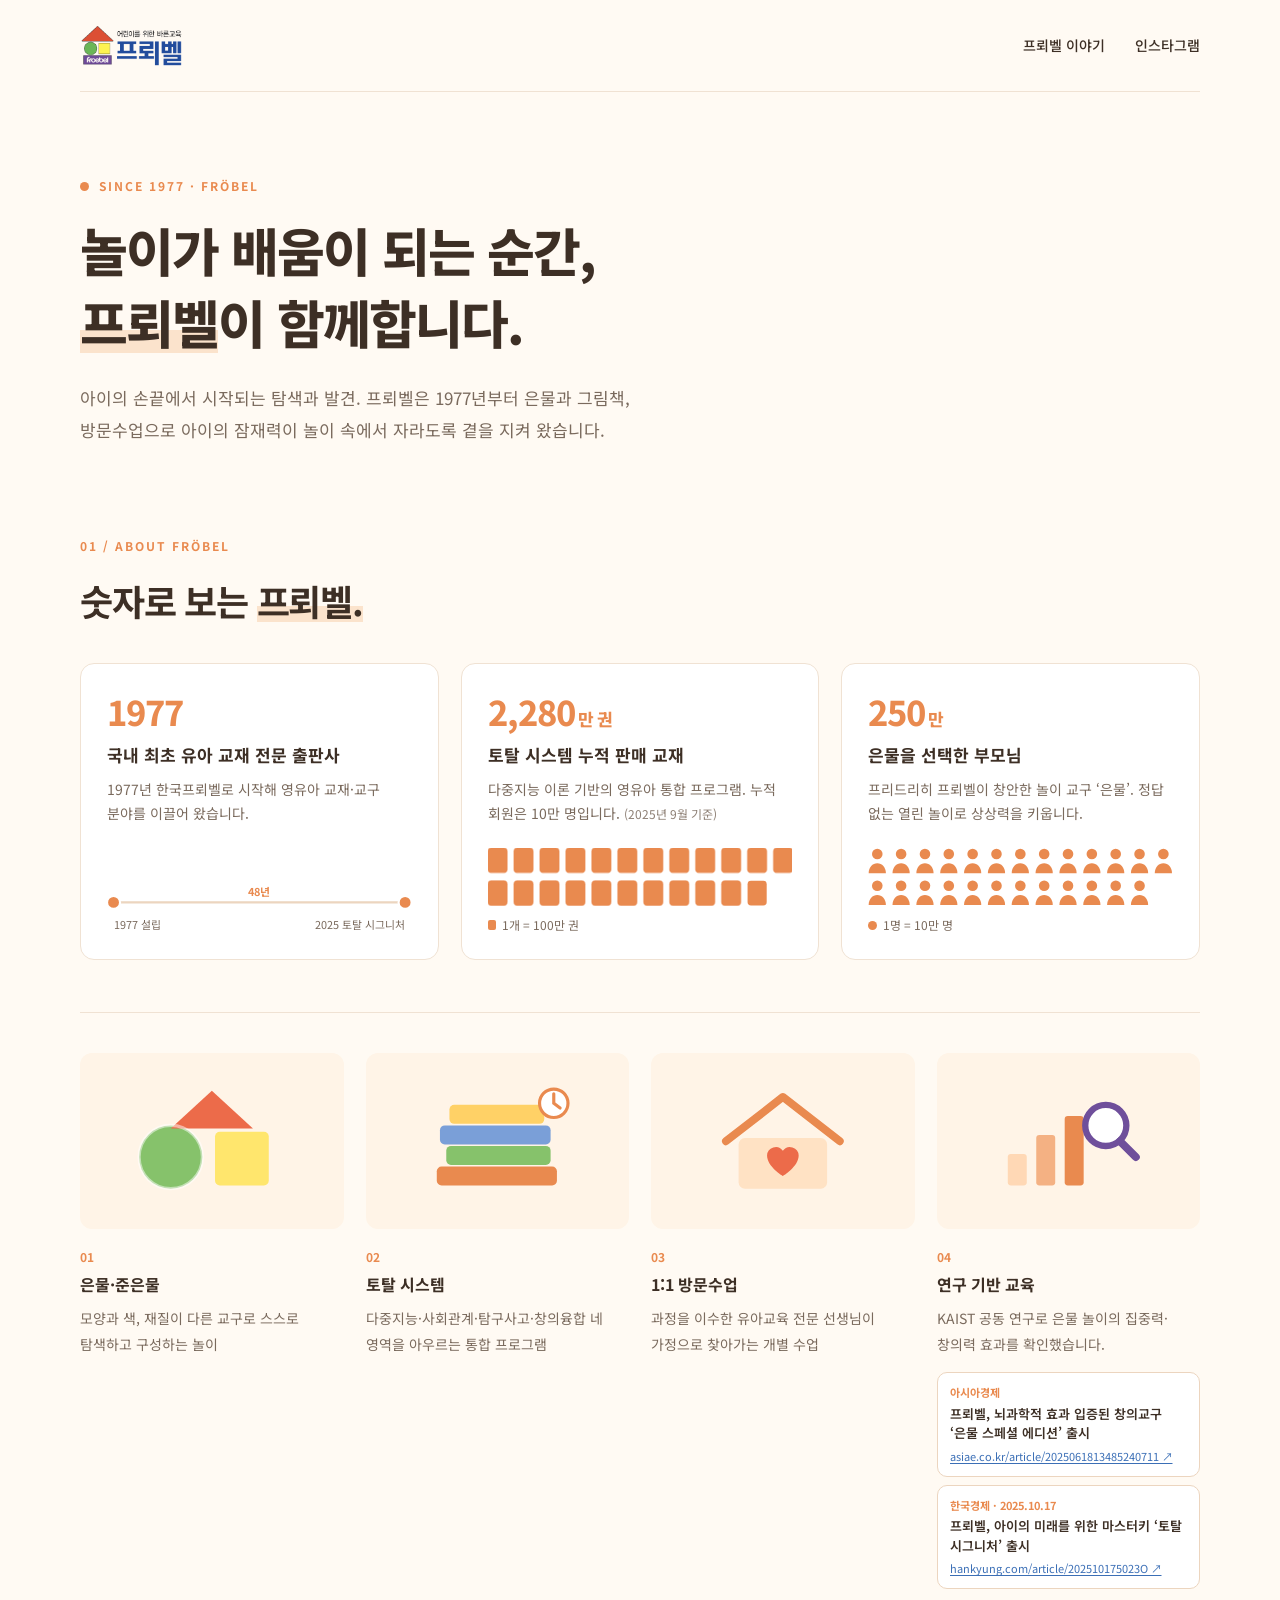
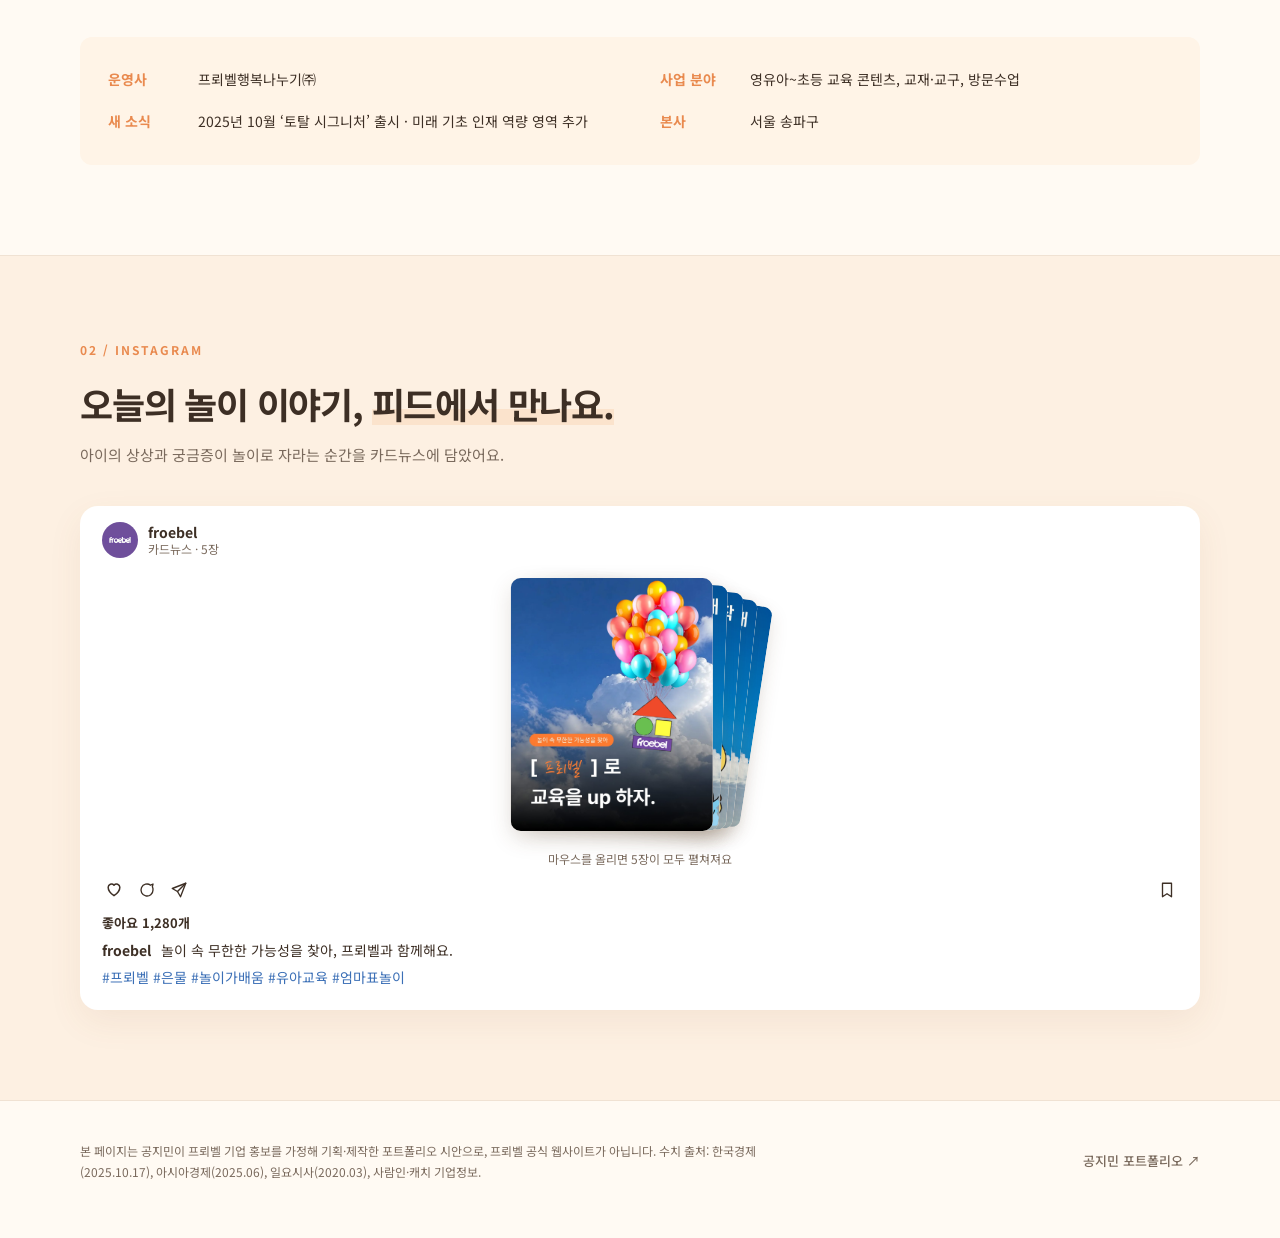
==== commit 0d356cc0: "프뢰벨 페이지: 한글 로고, 기사 제목 링크, 좋아요 하트" ====
--- a/docs/froebel/index.html
+++ b/docs/froebel/index.html
@@ -10,7 +10,7 @@
 </head>
 <body>
   <header class="top wrap">
-    <a class="logo" href="#top" aria-label="프뢰벨 처음으로"><img src="assets/froebel-logo.png" width="428" height="114" alt="froebel"></a>
+    <a class="logo" href="#top" aria-label="프뢰벨 처음으로"><img src="assets/froebel-logo-kr.png" width="316" height="132" alt="프뢰벨 · 어린이를 위한 바른교육"></a>
     <nav aria-label="페이지 메뉴"><a href="#brand">프뢰벨 이야기</a><a href="#insta">인스타그램</a></nav>
   </header>
 
@@ -42,8 +42,10 @@
         <div class="pillar"><figure class="pill-art"><svg viewBox="0 0 120 80" aria-hidden="true"><rect x="22" y="56" width="76" height="12" rx="3" fill="#e98a4f"/><rect x="28" y="43" width="66" height="12" rx="3" fill="#86c26b"/><rect x="24" y="30" width="70" height="12" rx="3" fill="#7a9fd8"/><rect x="30" y="17" width="60" height="12" rx="3" fill="#ffd166"/><circle cx="96" cy="16" r="9" fill="#fff" stroke="#e98a4f" stroke-width="2"/><path d="M96 10v6l4 3" stroke="#e98a4f" stroke-width="2" fill="none" stroke-linecap="round"/></svg></figure><span class="pill-no">02</span><h4>토탈 시스템</h4><p>다중지능·사회관계·탐구사고·창의융합 네 영역을 아우르는 통합 프로그램</p></div>
         <div class="pillar"><figure class="pill-art"><svg viewBox="0 0 120 80" aria-hidden="true"><path d="M24 40 60 12l36 28" fill="none" stroke="#e98a4f" stroke-width="5" stroke-linecap="round" stroke-linejoin="round"/><rect x="32" y="38" width="56" height="32" rx="4" fill="#ffe2c4"/><path d="M60 62s-10-6-10-13a5.5 5.5 0 0 1 10-3 5.5 5.5 0 0 1 10 3c0 7-10 13-10 13z" fill="#ec6b4a"/></svg></figure><span class="pill-no">03</span><h4>1:1 방문수업</h4><p>과정을 이수한 유아교육 전문 선생님이 가정으로 찾아가는 개별 수업</p></div>
         <div class="pillar"><figure class="pill-art"><svg viewBox="0 0 120 80" aria-hidden="true"><rect x="22" y="48" width="12" height="20" rx="2" fill="#ffd8b5"/><rect x="40" y="36" width="12" height="32" rx="2" fill="#f4b183"/><rect x="58" y="24" width="12" height="44" rx="2" fill="#e98a4f"/><circle cx="84" cy="30" r="13" fill="#fff" stroke="#6f4f9b" stroke-width="4"/><path d="M93 40l10 10" stroke="#6f4f9b" stroke-width="5" stroke-linecap="round"/></svg></figure><span class="pill-no">04</span><h4>연구 기반 교육</h4><p>KAIST 공동 연구로 은물 놀이의 집중력·창의력 효과를 확인했습니다.</p>
-          <a class="urlbar" href="https://www.asiae.co.kr/article/2025061813485240711" target="_blank" rel="noopener noreferrer"><span class="urlbar-dots" aria-hidden="true"><i></i><i></i><i></i></span><span class="urlbar-url">asiae.co.kr/article/2025061813485240711</span><span class="urlbar-go" aria-hidden="true">↗</span><span class="sr-only">아시아경제 기사 새 탭에서 열기</span></a>
-          <a class="urlbar" href="https://www.hankyung.com/article/202510175023O" target="_blank" rel="noopener noreferrer"><span class="urlbar-dots" aria-hidden="true"><i></i><i></i><i></i></span><span class="urlbar-url">hankyung.com/article/202510175023O</span><span class="urlbar-go" aria-hidden="true">↗</span><span class="sr-only">한국경제 기사 새 탭에서 열기</span></a>
+          <ul class="news">
+            <li><a href="https://www.asiae.co.kr/article/2025061813485240711" target="_blank" rel="noopener noreferrer"><span class="news-src">아시아경제</span><span class="news-title">프뢰벨, 뇌과학적 효과 입증된 창의교구 ‘은물 스페셜 에디션’ 출시</span><span class="news-url">asiae.co.kr/article/2025061813485240711 ↗</span><span class="sr-only"> (새 탭에서 열기)</span></a></li>
+            <li><a href="https://www.hankyung.com/article/202510175023O" target="_blank" rel="noopener noreferrer"><span class="news-src">한국경제 · 2025.10.17</span><span class="news-title">프뢰벨, 아이의 미래를 위한 마스터키 ‘토탈 시그니처’ 출시</span><span class="news-url">hankyung.com/article/202510175023O ↗</span><span class="sr-only"> (새 탭에서 열기)</span></a></li>
+          </ul>
         </div>
       </div>
       <dl class="company">
@@ -65,7 +67,7 @@
           <div class="ig-head"><span class="avatar"><img src="assets/froebel-logo.png" width="428" height="114" alt=""></span><p class="ig-user">froebel<small>카드뉴스 · 5장</small></p></div>
           <div class="deck" tabindex="0" aria-label="카드뉴스 5장. 마우스를 올리거나 눌러서 펼쳐 보세요."><a class="card" style="--i:0" href="assets/insta-1.jpg" target="_blank" rel="noopener noreferrer" aria-label="카드뉴스 1번 크게 보기"><img src="assets/insta-1.jpg" width="1080" height="1350" alt="프뢰벨 카드뉴스 1: [프뢰벨]로 교육을 up 하자." loading="lazy"><span class="card-num">1/5</span></a><a class="card" style="--i:1" href="assets/insta-2.jpg" target="_blank" rel="noopener noreferrer" aria-label="카드뉴스 2번 크게 보기"><img src="assets/insta-2.jpg" width="1080" height="1350" alt="프뢰벨 카드뉴스 2: 어린이 = [상상]의 귀재" loading="lazy"><span class="card-num">2/5</span></a><a class="card" style="--i:2" href="assets/insta-3.jpg" target="_blank" rel="noopener noreferrer" aria-label="카드뉴스 3번 크게 보기"><img src="assets/insta-3.jpg" width="1080" height="1350" alt="프뢰벨 카드뉴스 3: 궁금증 = [놀이]의 시작" loading="lazy"><span class="card-num">3/5</span></a><a class="card" style="--i:3" href="assets/insta-4.jpg" target="_blank" rel="noopener noreferrer" aria-label="카드뉴스 4번 크게 보기"><img src="assets/insta-4.jpg" width="1080" height="1350" alt="프뢰벨 카드뉴스 4: 동화책 = [꿈]의 날개" loading="lazy"><span class="card-num">4/5</span></a><a class="card" style="--i:4" href="assets/insta-5.jpg" target="_blank" rel="noopener noreferrer" aria-label="카드뉴스 5번 크게 보기"><img src="assets/insta-5.jpg" width="1080" height="1350" alt="프뢰벨 카드뉴스 5: 교육 = [프뢰벨]" loading="lazy"><span class="card-num">5/5</span></a></div>
           <p class="deck-hint"><span class="hint-closed"><span class="hint-mouse">마우스를 올리면 5장이 모두 펼쳐져요</span><span class="hint-touch">카드를 누르면 5장이 모두 펼쳐져요</span></span><span class="hint-open">카드를 누르면 크게 볼 수 있어요</span></p>
-          <div class="ig-foot"><span><svg viewBox="0 0 24 24" width="18" height="18" fill="none" stroke="currentColor" stroke-width="1.8" stroke-linecap="round" stroke-linejoin="round" aria-hidden="true"><path d="M12 20s-7-4.4-7-10a4 4 0 0 1 7-2.6A4 4 0 0 1 19 10c0 5.6-7 10-7 10z"/></svg></span><span><svg viewBox="0 0 24 24" width="18" height="18" fill="none" stroke="currentColor" stroke-width="1.8" stroke-linecap="round" stroke-linejoin="round" aria-hidden="true"><path d="M20 12a8 8 0 1 1-3.2-6.4L20 4l-.8 3.6A8 8 0 0 1 20 12z"/></svg></span><span><svg viewBox="0 0 24 24" width="18" height="18" fill="none" stroke="currentColor" stroke-width="1.8" stroke-linecap="round" stroke-linejoin="round" aria-hidden="true"><path d="M21 3 10 14"/><path d="M21 3l-7 18-4-7-7-4z"/></svg></span><span><svg viewBox="0 0 24 24" width="18" height="18" fill="none" stroke="currentColor" stroke-width="1.8" stroke-linecap="round" stroke-linejoin="round" aria-hidden="true"><path d="M6 3h12v18l-6-4-6 4z"/></svg></span></div>
+          <div class="ig-foot"><button class="like" type="button" aria-pressed="false" aria-label="좋아요"><svg viewBox="0 0 24 24" width="20" height="20" stroke-width="1.8" stroke-linecap="round" stroke-linejoin="round" aria-hidden="true"><path d="M12 20s-7-4.4-7-10a4 4 0 0 1 7-2.6A4 4 0 0 1 19 10c0 5.6-7 10-7 10z"/></svg></button><span><svg viewBox="0 0 24 24" width="18" height="18" fill="none" stroke="currentColor" stroke-width="1.8" stroke-linecap="round" stroke-linejoin="round" aria-hidden="true"><path d="M20 12a8 8 0 1 1-3.2-6.4L20 4l-.8 3.6A8 8 0 0 1 20 12z"/></svg></span><span><svg viewBox="0 0 24 24" width="18" height="18" fill="none" stroke="currentColor" stroke-width="1.8" stroke-linecap="round" stroke-linejoin="round" aria-hidden="true"><path d="M21 3 10 14"/><path d="M21 3l-7 18-4-7-7-4z"/></svg></span><span><svg viewBox="0 0 24 24" width="18" height="18" fill="none" stroke="currentColor" stroke-width="1.8" stroke-linecap="round" stroke-linejoin="round" aria-hidden="true"><path d="M6 3h12v18l-6-4-6 4z"/></svg></span></div><p class="ig-likes"><b>좋아요 <span class="like-count">1,280</span>개</b></p>
           <p class="ig-cap"><b>froebel</b> 놀이 속 무한한 가능성을 찾아, 프뢰벨과 함께해요. <span>#프뢰벨 #은물 #놀이가배움 #유아교육 #엄마표놀이</span></p>
         </article>
       </div>
@@ -81,6 +83,10 @@
   d.addEventListener('click',function(e){if(!d.classList.contains('open')){e.preventDefault();d.classList.add('open');}});
   d.addEventListener('keydown',function(e){if((e.key==='Enter'||e.key===' ')&&!d.classList.contains('open')&&e.target===d){e.preventDefault();d.classList.add('open');}});
   document.addEventListener('click',function(e){if(!d.contains(e.target))d.classList.remove('open');});
+  var lk=document.querySelector('.like'),cnt=document.querySelector('.like-count');
+  function toggle(on){var was=lk.getAttribute('aria-pressed')==='true';var now=on===undefined?!was:on;if(now===was)return;lk.setAttribute('aria-pressed',now);lk.classList.remove('pop');void lk.offsetWidth;lk.classList.add('pop');var n=1280+(now?1:0);cnt.textContent=n.toLocaleString('ko-KR');}
+  lk.addEventListener('click',function(){toggle();});
+  d.addEventListener('dblclick',function(e){e.preventDefault();toggle(true);});
   if(window.matchMedia('(hover:hover)').matches){d.addEventListener('mouseenter',function(){d.classList.add('open')});d.addEventListener('mouseleave',function(){d.classList.remove('open')});}
   })();
   </script>
--- a/docs/froebel/froebel.css
+++ b/docs/froebel/froebel.css
@@ -9,7 +9,7 @@
 
 /* header */
 .top{height:92px;display:flex;align-items:center;justify-content:space-between;border-bottom:1px solid var(--line)}
-.logo img{width:150px;height:auto;border-radius:6px}
+.logo img{width:104px;height:auto}
 .top nav{display:flex;gap:30px;font-size:14px;font-weight:500}
 .top nav a:hover,.back:hover{color:var(--warm)}
 
@@ -91,7 +91,7 @@
 
 @media(max-width:1000px){.wrap{width:calc(100% - 56px)}.facts{grid-template-columns:1fr}.pillars{grid-template-columns:repeat(2,minmax(0,1fr));gap:30px 22px}}
 @media(max-width:700px){
-  .wrap{width:calc(100% - 32px)}.top{height:72px}.logo img{width:112px}.top nav{gap:14px;font-size:12px}
+  .wrap{width:calc(100% - 32px)}.top{height:72px}.logo img{width:84px}.top nav{gap:14px;font-size:12px}
   .hero{padding:50px 0 50px}.lead{font-size:15px}.company{grid-template-columns:1fr;padding:16px 18px}
   .pillars{grid-template-columns:repeat(2,minmax(0,1fr));gap:26px 14px}.pillar p{font-size:13px}.urlbar{font-size:10.5px}
   .insta{padding:56px 0 60px}.ig{padding:12px 12px 16px;border-radius:14px}
@@ -102,3 +102,16 @@
   .foot{flex-direction:column;align-items:flex-start}
 }
 @media(prefers-reduced-motion:reduce){*{transition:none!important;scroll-behavior:auto!important}}
+.news{list-style:none;margin:14px 0 0;padding:0;display:grid;gap:8px}
+.news a{display:block;padding:10px 12px;background:#fff;border:1px solid var(--line-strong);border-radius:10px;transition:border-color .2s,transform .2s}
+.news a:hover{border-color:var(--warm);transform:translateY(-2px)}
+.news-src{display:block;font-size:11px;font-weight:700;color:var(--warm)}
+.news-title{display:block;font-size:13px;font-weight:600;line-height:1.5;margin:2px 0 4px;color:var(--ink)}
+.news-url{display:block;font-size:11px;color:#3b6fb6;text-decoration:underline;text-underline-offset:2px;overflow:hidden;text-overflow:ellipsis;white-space:nowrap}
+.like{appearance:none;border:0;background:none;padding:0;margin:0;cursor:pointer;color:var(--ink);display:flex}
+.like svg{fill:none;stroke:currentColor;transition:fill .2s,stroke .2s}
+.like[aria-pressed="true"] svg{fill:#ed4956;stroke:#ed4956}
+.like.pop svg{animation:pop .35s ease}
+@keyframes pop{0%{transform:scale(1)}40%{transform:scale(1.3)}100%{transform:scale(1)}}
+.like:focus-visible{outline:3px solid var(--warm);outline-offset:3px;border-radius:4px}
+.ig-likes{margin:0 0 4px;font-size:13px}
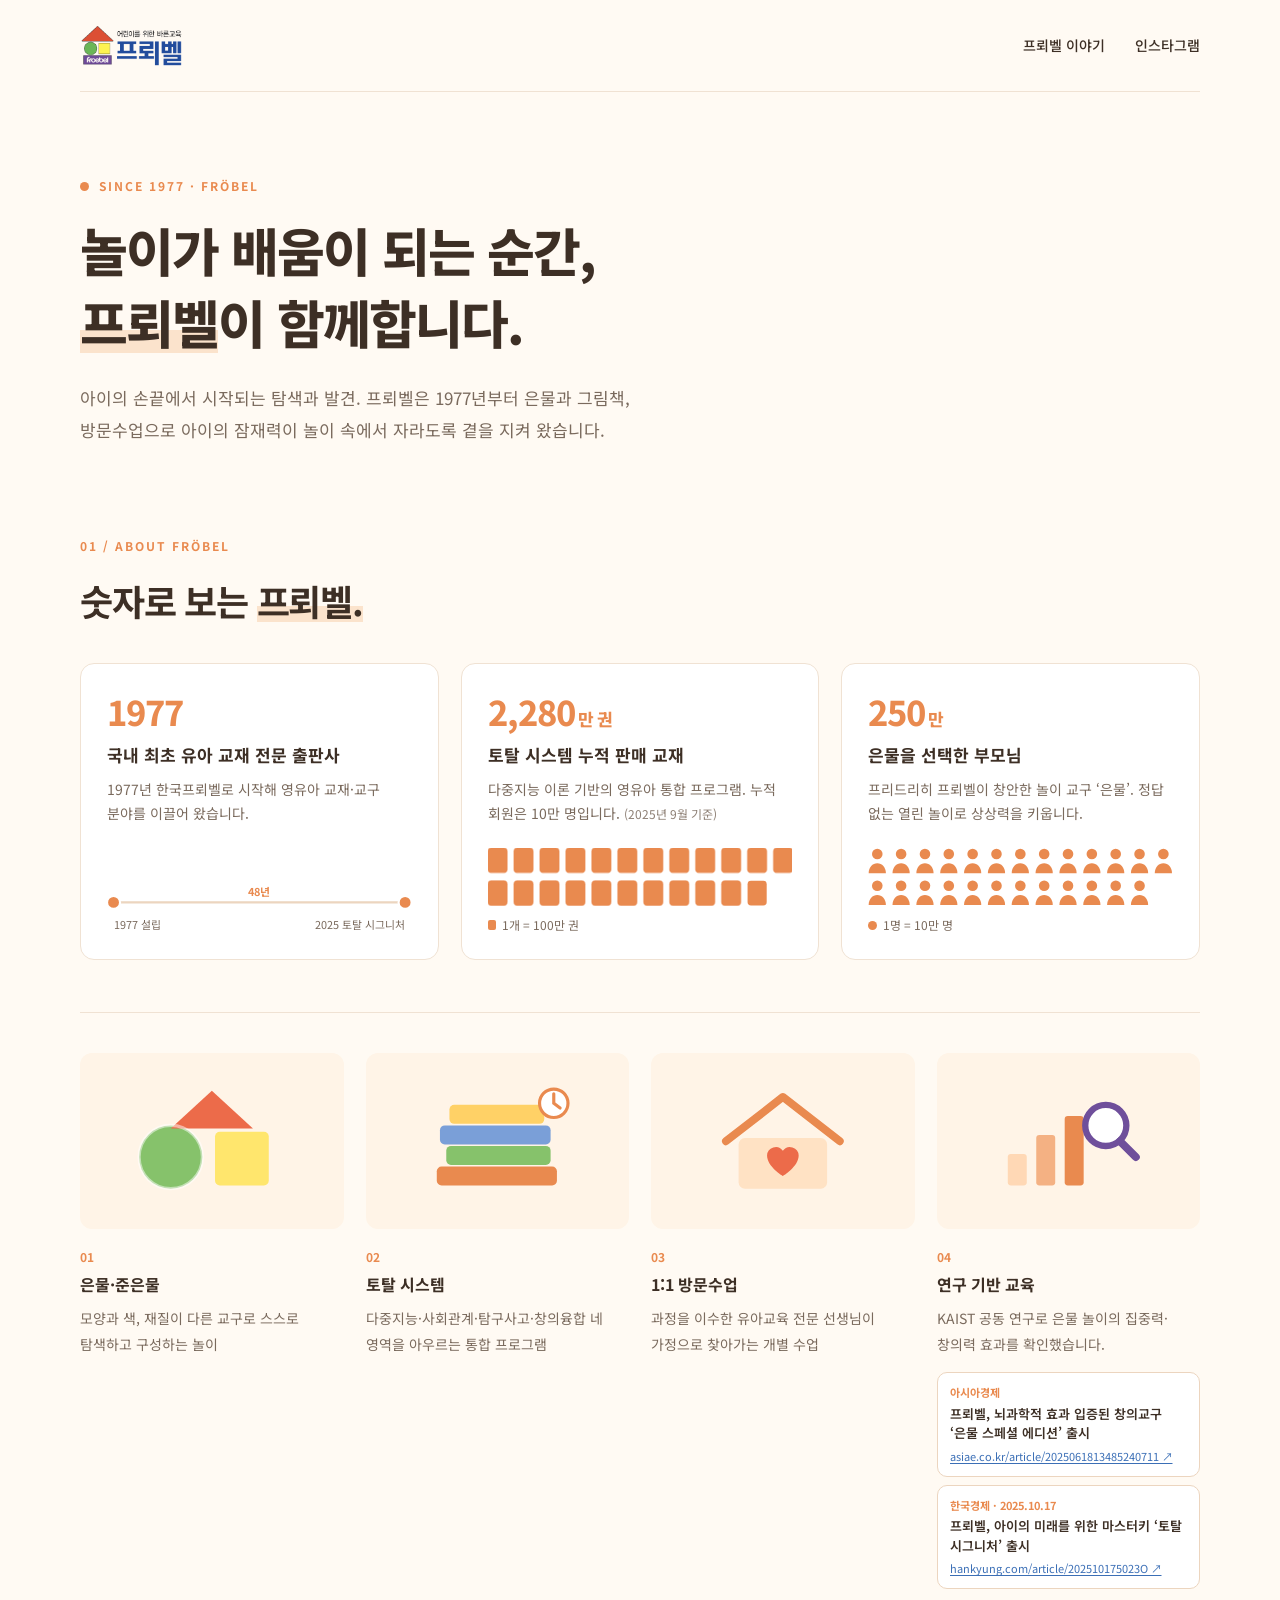
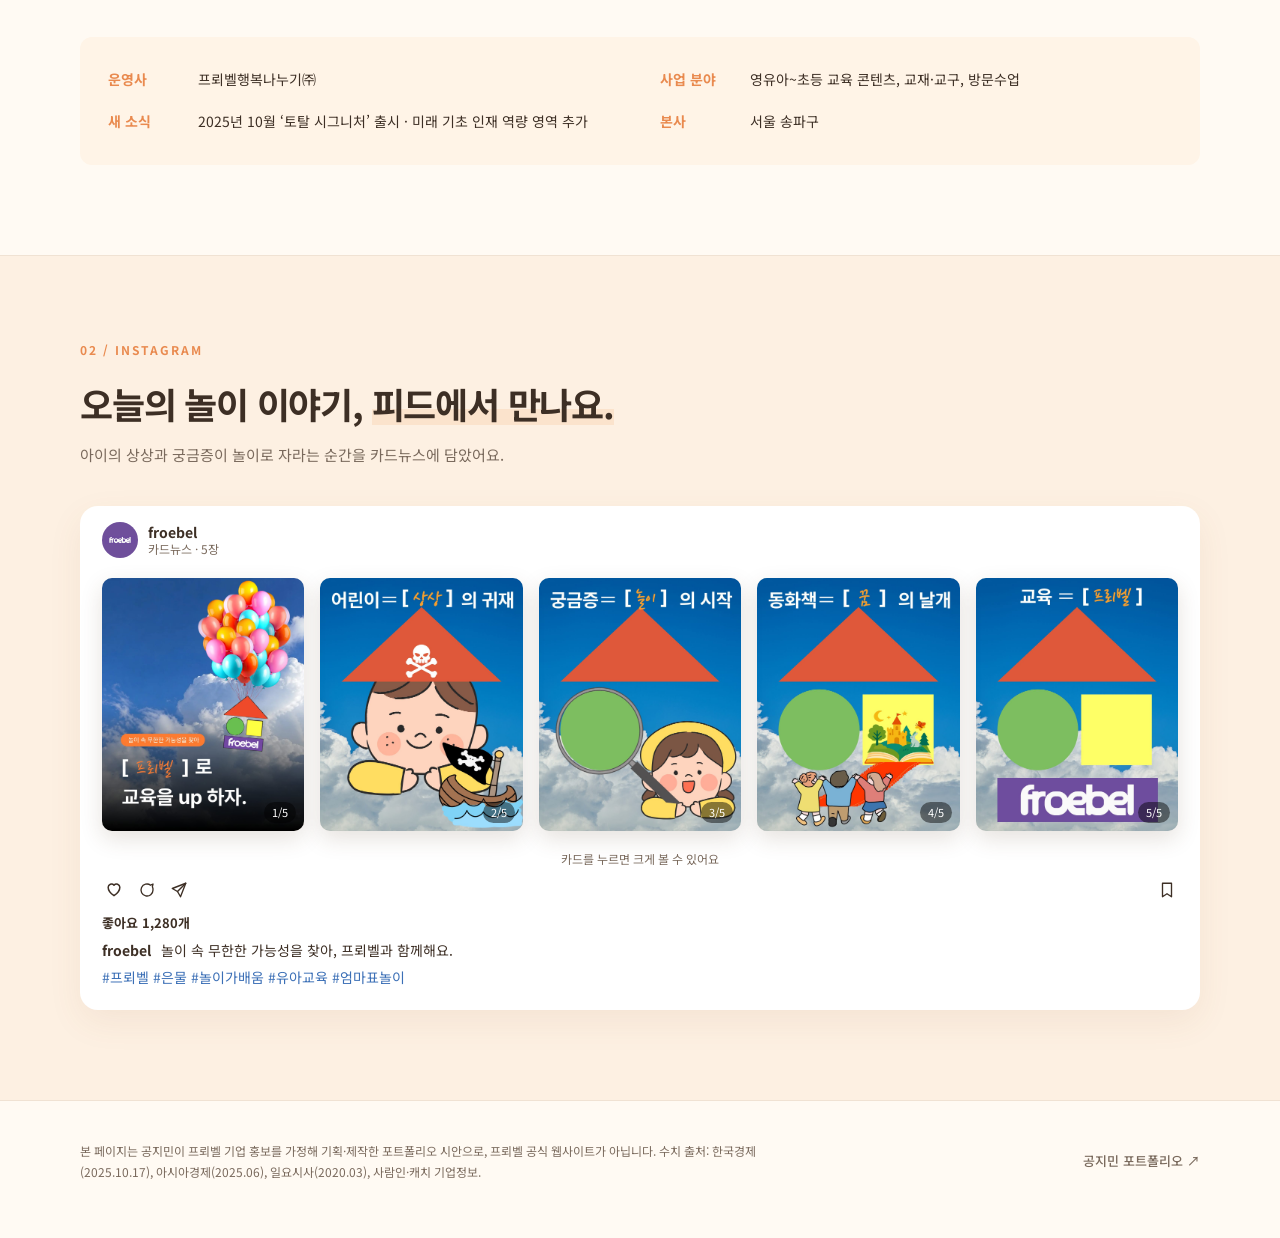
==== commit d91769c0: "카드뉴스 스크롤 시 자동 펼침 (1/2)" ====
--- a/docs/froebel/index.html
+++ b/docs/froebel/index.html
@@ -80,14 +80,15 @@
   </footer>
   <script>
   (function(){var d=document.querySelector('.deck');if(!d)return;
-  d.addEventListener('click',function(e){if(!d.classList.contains('open')){e.preventDefault();d.classList.add('open');}});
-  d.addEventListener('keydown',function(e){if((e.key==='Enter'||e.key===' ')&&!d.classList.contains('open')&&e.target===d){e.preventDefault();d.classList.add('open');}});
-  document.addEventListener('click',function(e){if(!d.contains(e.target))d.classList.remove('open');});
+  d.addEventListener('click',function(e){if(!d.classList.contains('open')){e.preventDefault();openDeck();}});
+  d.addEventListener('keydown',function(e){if((e.key==='Enter'||e.key===' ')&&!d.classList.contains('open')&&e.target===d){e.preventDefault();openDeck();}});
   var lk=document.querySelector('.like'),cnt=document.querySelector('.like-count');
   function toggle(on){var was=lk.getAttribute('aria-pressed')==='true';var now=on===undefined?!was:on;if(now===was)return;lk.setAttribute('aria-pressed',now);lk.classList.remove('pop');void lk.offsetWidth;lk.classList.add('pop');var n=1280+(now?1:0);cnt.textContent=n.toLocaleString('ko-KR');}
   lk.addEventListener('click',function(){toggle();});
   d.addEventListener('dblclick',function(e){e.preventDefault();toggle(true);});
-  if(window.matchMedia('(hover:hover)').matches){d.addEventListener('mouseenter',function(){d.classList.add('open')});d.addEventListener('mouseleave',function(){d.classList.remove('open')});}
+  var opened=false;function openDeck(){if(opened)return;opened=true;d.classList.add('open');setTimeout(function(){d.classList.add('settled')},1400);}
+  d.addEventListener('mouseenter',openDeck);
+  if('IntersectionObserver' in window){var io=new IntersectionObserver(function(es){es.forEach(function(e){if(e.isIntersecting){openDeck();io.disconnect();}})},{threshold:.45});io.observe(d);}else{openDeck();}
   })();
   </script>
 </body>
--- a/docs/froebel/froebel.css
+++ b/docs/froebel/froebel.css
@@ -102,8 +102,8 @@
   .foot{flex-direction:column;align-items:flex-start}
 }
 @media(prefers-reduced-motion:reduce){*{transition:none!important;scroll-behavior:auto!important}}
-.news{list-style:none;margin:14px 0 0;padding:0;display:grid;gap:8px}
-.news a{display:block;padding:10px 12px;background:#fff;border:1px solid var(--line-strong);border-radius:10px;transition:border-color .2s,transform .2s}
+.news{list-style:none;margin:14px 0 0;padding:0;display:grid;grid-template-columns:minmax(0,1fr);gap:8px;min-width:0}.news li{min-width:0}
+.news a{display:block;min-width:0;padding:10px 12px;background:#fff;border:1px solid var(--line-strong);border-radius:10px;transition:border-color .2s,transform .2s}
 .news a:hover{border-color:var(--warm);transform:translateY(-2px)}
 .news-src{display:block;font-size:11px;font-weight:700;color:var(--warm)}
 .news-title{display:block;font-size:13px;font-weight:600;line-height:1.5;margin:2px 0 4px;color:var(--ink)}
@@ -115,3 +115,8 @@
 @keyframes pop{0%{transform:scale(1)}40%{transform:scale(1.3)}100%{transform:scale(1)}}
 .like:focus-visible{outline:3px solid var(--warm);outline-offset:3px;border-radius:4px}
 .ig-likes{margin:0 0 4px;font-size:13px}
+.like[aria-pressed="false"] svg{animation:beat 1.4s ease-in-out infinite;transform-origin:center}
+.like[aria-pressed="false"]:hover svg{stroke:#ed4956}
+@keyframes beat{0%,40%,100%{transform:scale(1)}10%{transform:scale(1.22)}20%{transform:scale(1.02)}30%{transform:scale(1.16)}}
+@media(max-width:700px){.news a{padding:9px 10px}.news-title{font-size:12px}.news-url{white-space:normal;word-break:break-all;font-size:10.5px}}
+@media(prefers-reduced-motion:reduce){.like svg{animation:none!important}}
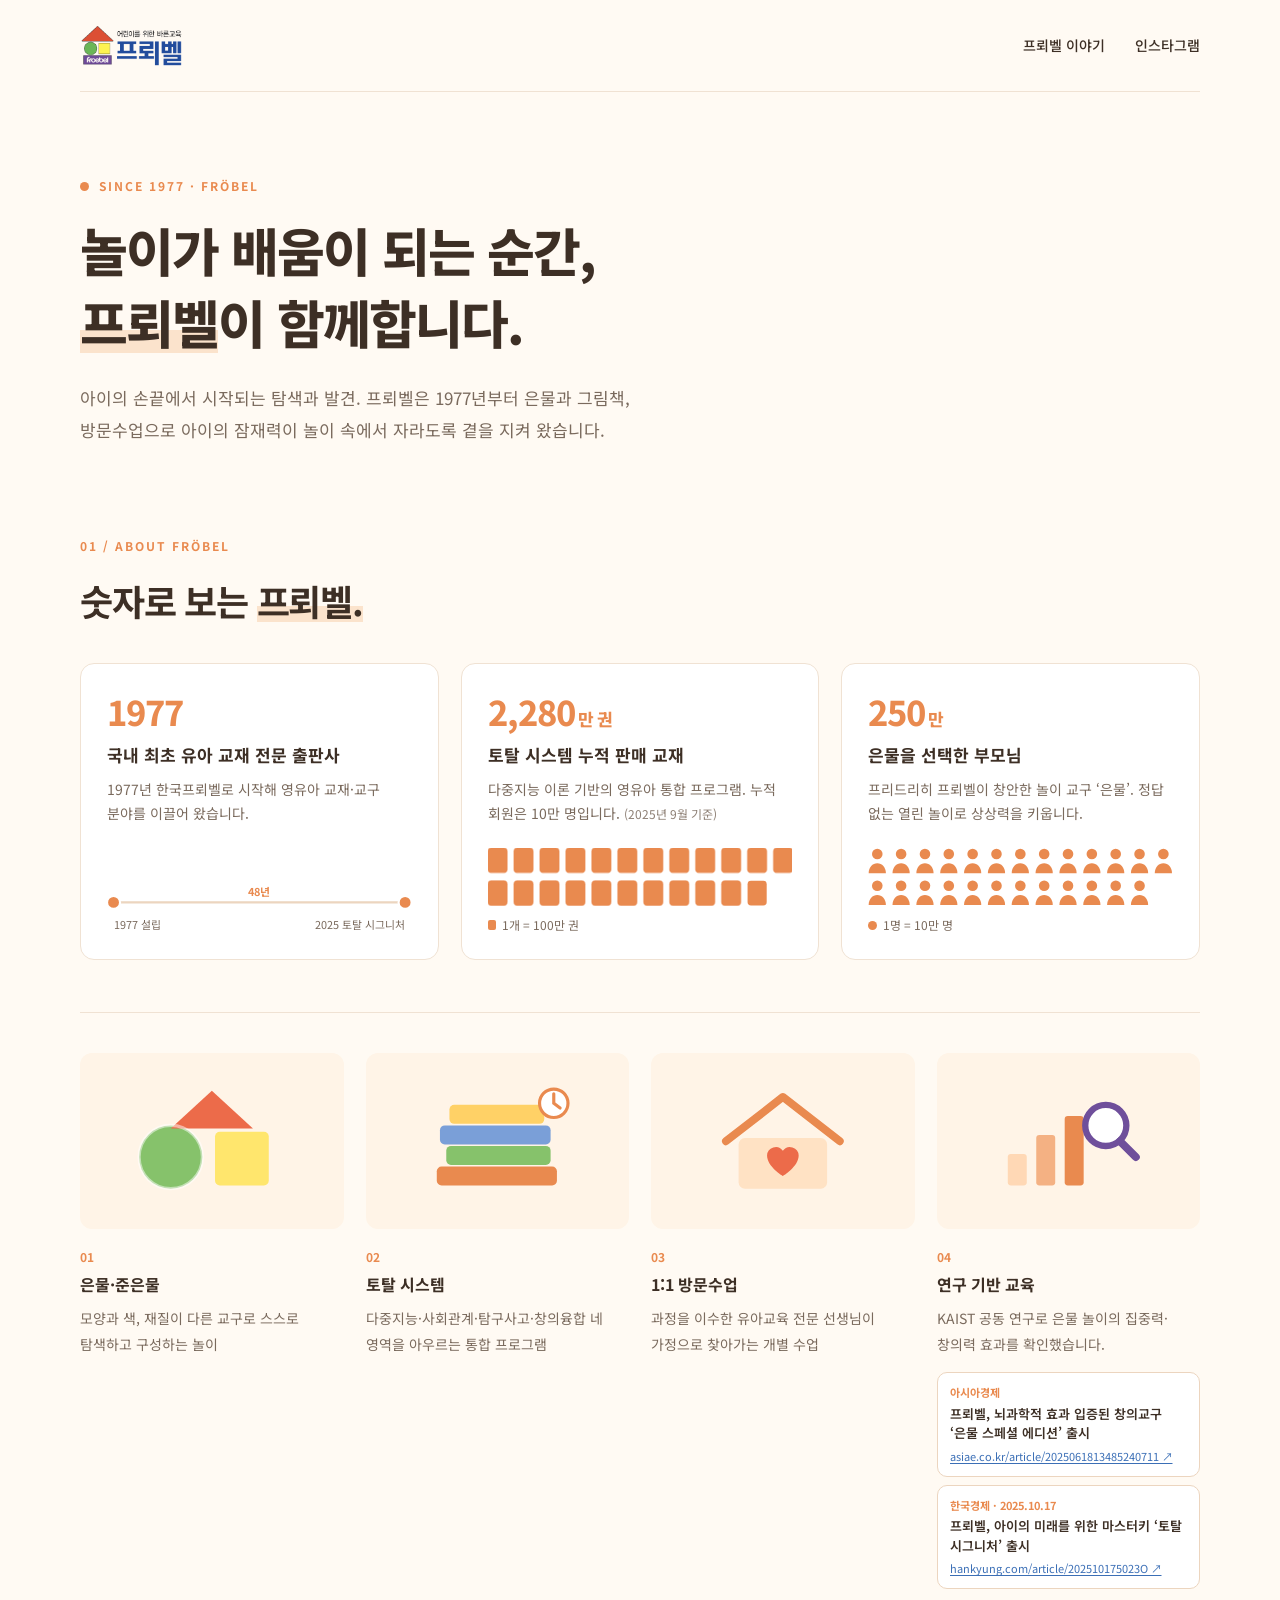
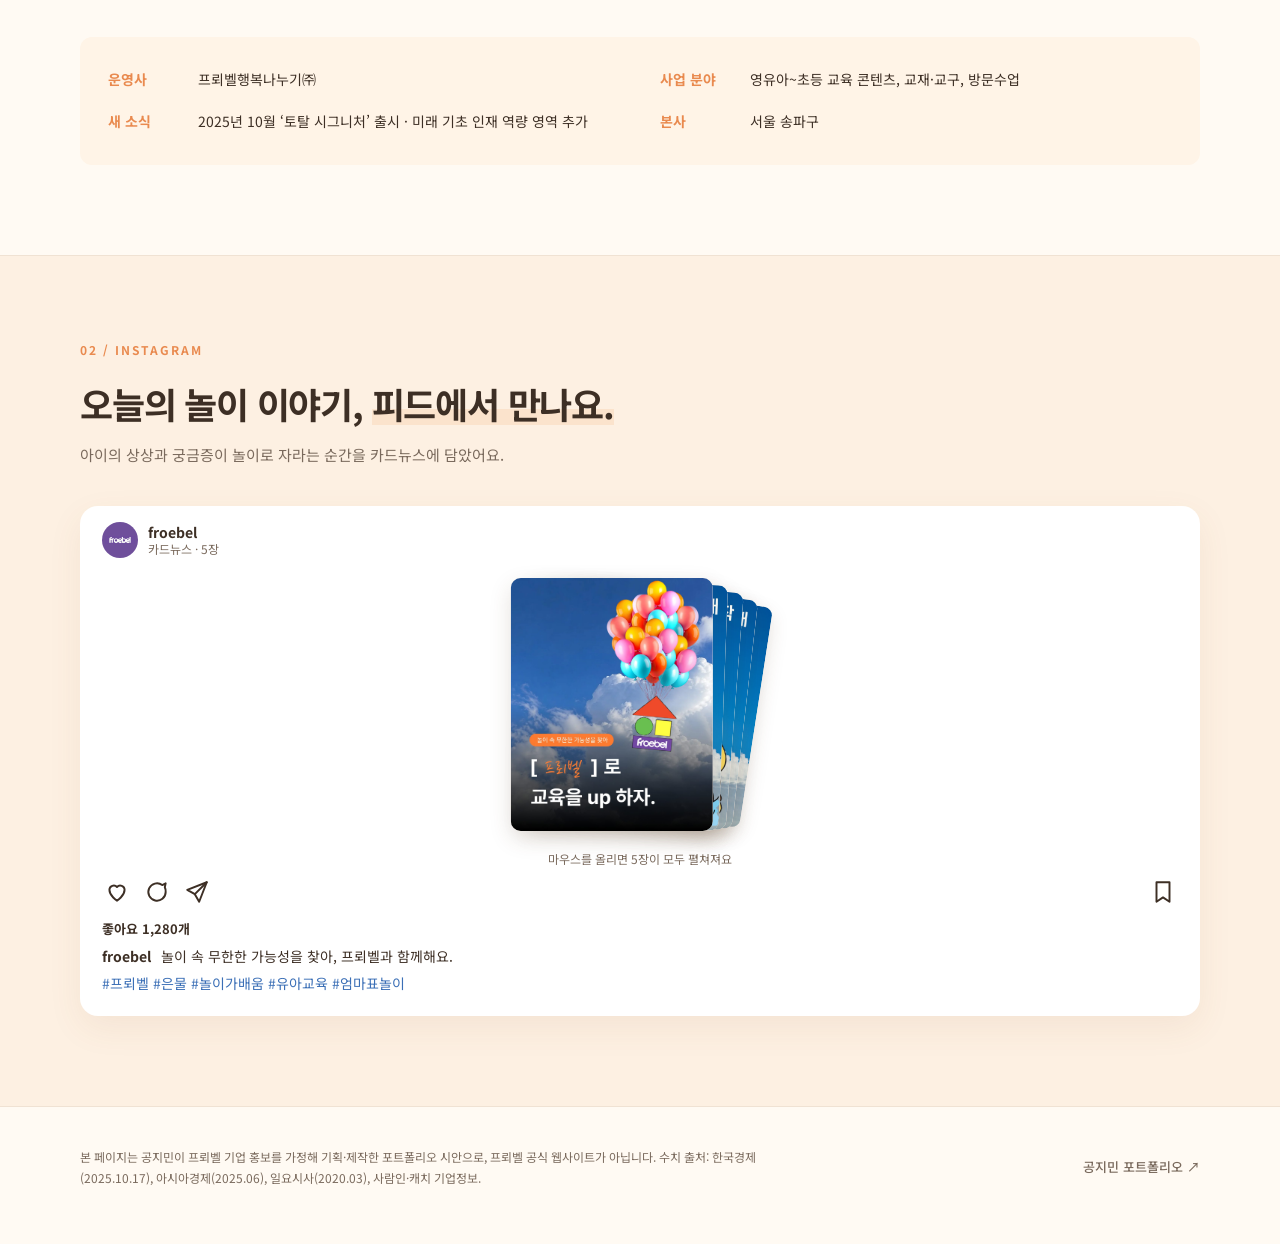
==== commit 1003f067: "카드뉴스 화면에 보일 때만 펼침, 아이콘 크게 (1/2)" ====
--- a/docs/froebel/index.html
+++ b/docs/froebel/index.html
@@ -67,7 +67,7 @@
           <div class="ig-head"><span class="avatar"><img src="assets/froebel-logo.png" width="428" height="114" alt=""></span><p class="ig-user">froebel<small>카드뉴스 · 5장</small></p></div>
           <div class="deck" tabindex="0" aria-label="카드뉴스 5장. 마우스를 올리거나 눌러서 펼쳐 보세요."><a class="card" style="--i:0" href="assets/insta-1.jpg" target="_blank" rel="noopener noreferrer" aria-label="카드뉴스 1번 크게 보기"><img src="assets/insta-1.jpg" width="1080" height="1350" alt="프뢰벨 카드뉴스 1: [프뢰벨]로 교육을 up 하자." loading="lazy"><span class="card-num">1/5</span></a><a class="card" style="--i:1" href="assets/insta-2.jpg" target="_blank" rel="noopener noreferrer" aria-label="카드뉴스 2번 크게 보기"><img src="assets/insta-2.jpg" width="1080" height="1350" alt="프뢰벨 카드뉴스 2: 어린이 = [상상]의 귀재" loading="lazy"><span class="card-num">2/5</span></a><a class="card" style="--i:2" href="assets/insta-3.jpg" target="_blank" rel="noopener noreferrer" aria-label="카드뉴스 3번 크게 보기"><img src="assets/insta-3.jpg" width="1080" height="1350" alt="프뢰벨 카드뉴스 3: 궁금증 = [놀이]의 시작" loading="lazy"><span class="card-num">3/5</span></a><a class="card" style="--i:3" href="assets/insta-4.jpg" target="_blank" rel="noopener noreferrer" aria-label="카드뉴스 4번 크게 보기"><img src="assets/insta-4.jpg" width="1080" height="1350" alt="프뢰벨 카드뉴스 4: 동화책 = [꿈]의 날개" loading="lazy"><span class="card-num">4/5</span></a><a class="card" style="--i:4" href="assets/insta-5.jpg" target="_blank" rel="noopener noreferrer" aria-label="카드뉴스 5번 크게 보기"><img src="assets/insta-5.jpg" width="1080" height="1350" alt="프뢰벨 카드뉴스 5: 교육 = [프뢰벨]" loading="lazy"><span class="card-num">5/5</span></a></div>
           <p class="deck-hint"><span class="hint-closed"><span class="hint-mouse">마우스를 올리면 5장이 모두 펼쳐져요</span><span class="hint-touch">카드를 누르면 5장이 모두 펼쳐져요</span></span><span class="hint-open">카드를 누르면 크게 볼 수 있어요</span></p>
-          <div class="ig-foot"><button class="like" type="button" aria-pressed="false" aria-label="좋아요"><svg viewBox="0 0 24 24" width="20" height="20" stroke-width="1.8" stroke-linecap="round" stroke-linejoin="round" aria-hidden="true"><path d="M12 20s-7-4.4-7-10a4 4 0 0 1 7-2.6A4 4 0 0 1 19 10c0 5.6-7 10-7 10z"/></svg></button><span><svg viewBox="0 0 24 24" width="18" height="18" fill="none" stroke="currentColor" stroke-width="1.8" stroke-linecap="round" stroke-linejoin="round" aria-hidden="true"><path d="M20 12a8 8 0 1 1-3.2-6.4L20 4l-.8 3.6A8 8 0 0 1 20 12z"/></svg></span><span><svg viewBox="0 0 24 24" width="18" height="18" fill="none" stroke="currentColor" stroke-width="1.8" stroke-linecap="round" stroke-linejoin="round" aria-hidden="true"><path d="M21 3 10 14"/><path d="M21 3l-7 18-4-7-7-4z"/></svg></span><span><svg viewBox="0 0 24 24" width="18" height="18" fill="none" stroke="currentColor" stroke-width="1.8" stroke-linecap="round" stroke-linejoin="round" aria-hidden="true"><path d="M6 3h12v18l-6-4-6 4z"/></svg></span></div><p class="ig-likes"><b>좋아요 <span class="like-count">1,280</span>개</b></p>
+          <div class="ig-foot"><button class="like" type="button" aria-pressed="false" aria-label="좋아요"><svg viewBox="0 0 24 24" width="26" height="26" stroke-width="1.8" stroke-linecap="round" stroke-linejoin="round" aria-hidden="true"><path d="M12 20s-7-4.4-7-10a4 4 0 0 1 7-2.6A4 4 0 0 1 19 10c0 5.6-7 10-7 10z"/></svg></button><span><svg viewBox="0 0 24 24" width="26" height="26" fill="none" stroke="currentColor" stroke-width="1.8" stroke-linecap="round" stroke-linejoin="round" aria-hidden="true"><path d="M20 12a8 8 0 1 1-3.2-6.4L20 4l-.8 3.6A8 8 0 0 1 20 12z"/></svg></span><span><svg viewBox="0 0 24 24" width="26" height="26" fill="none" stroke="currentColor" stroke-width="1.8" stroke-linecap="round" stroke-linejoin="round" aria-hidden="true"><path d="M21 3 10 14"/><path d="M21 3l-7 18-4-7-7-4z"/></svg></span><span><svg viewBox="0 0 24 24" width="26" height="26" fill="none" stroke="currentColor" stroke-width="1.8" stroke-linecap="round" stroke-linejoin="round" aria-hidden="true"><path d="M6 3h12v18l-6-4-6 4z"/></svg></span></div><p class="ig-likes"><b>좋아요 <span class="like-count">1,280</span>개</b></p>
           <p class="ig-cap"><b>froebel</b> 놀이 속 무한한 가능성을 찾아, 프뢰벨과 함께해요. <span>#프뢰벨 #은물 #놀이가배움 #유아교육 #엄마표놀이</span></p>
         </article>
       </div>
@@ -86,9 +86,10 @@
   function toggle(on){var was=lk.getAttribute('aria-pressed')==='true';var now=on===undefined?!was:on;if(now===was)return;lk.setAttribute('aria-pressed',now);lk.classList.remove('pop');void lk.offsetWidth;lk.classList.add('pop');var n=1280+(now?1:0);cnt.textContent=n.toLocaleString('ko-KR');}
   lk.addEventListener('click',function(){toggle();});
   d.addEventListener('dblclick',function(e){e.preventDefault();toggle(true);});
-  var opened=false;function openDeck(){if(opened)return;opened=true;d.classList.add('open');setTimeout(function(){d.classList.add('settled')},1400);}
+  var st;function openDeck(){if(d.classList.contains('open'))return;d.classList.add('open');clearTimeout(st);st=setTimeout(function(){if(d.classList.contains('open'))d.classList.add('settled')},1400);}
+  function closeDeck(){clearTimeout(st);d.classList.remove('settled','open');}
   d.addEventListener('mouseenter',openDeck);
-  if('IntersectionObserver' in window){var io=new IntersectionObserver(function(es){es.forEach(function(e){if(e.isIntersecting){openDeck();io.disconnect();}})},{threshold:.45});io.observe(d);}else{openDeck();}
+  if('IntersectionObserver' in window){new IntersectionObserver(function(es){es.forEach(function(e){if(e.intersectionRatio>=.45)openDeck();else if(!e.isIntersecting||e.intersectionRatio<.1)closeDeck();})},{threshold:[0,.1,.45]}).observe(d);}else{openDeck();}
   })();
   </script>
 </body>
--- a/docs/froebel/froebel.css
+++ b/docs/froebel/froebel.css
@@ -71,13 +71,13 @@
 .ig-user small{display:block;font-weight:400;color:var(--muted);font-size:12px}
 .deck{--gap:16px;position:relative;display:grid;grid-template-columns:repeat(5,1fr);gap:var(--gap);padding:6px 0 4px;cursor:pointer;outline:none}
 .card{position:relative;display:block;border-radius:10px;overflow:hidden;background:#f7eee5;box-shadow:0 8px 22px #5a3a2026;
-  z-index:calc(10 - var(--i));transition:transform .55s cubic-bezier(.2,.8,.2,1);
+  z-index:calc(10 - var(--i));transition:transform 1.15s cubic-bezier(.2,.8,.2,1);
   transform:translateX(calc((2 - var(--i)) * (100% + var(--gap)) + (var(--i) - 2) * 14px)) rotate(calc(var(--i) * 2.2deg)) scale(calc(1 - var(--i) * .03))}
 .card img{width:100%;height:auto;aspect-ratio:4/5;object-fit:cover}
 .card-num{position:absolute;right:8px;bottom:8px;font-size:11px;color:#fff;background:#0007;border-radius:20px;padding:1px 8px;opacity:0;transition:opacity .3s}
 .deck.open .card{transform:none;transition-delay:calc(var(--i) * 40ms)}
 .deck.open .card-num{opacity:1}
-.deck.open .card:hover{transform:translateY(-4px) rotate(-.7deg);transition-delay:0s}
+.deck.settled .card{transition-duration:.25s;transition-delay:0s}.deck.open .card:hover{transform:translateY(-4px) rotate(-.7deg)}
 .deck:not(.open) .card{pointer-events:none}
 .deck-hint{margin:14px 0 0;text-align:center;font-size:12px;color:var(--muted)}
 .hint-touch{display:none}@media(hover:none){.hint-mouse{display:none}.hint-touch{display:inline}}.hint-open{display:none}.deck.open+.deck-hint .hint-open{display:inline}.deck.open+.deck-hint .hint-closed{display:none}
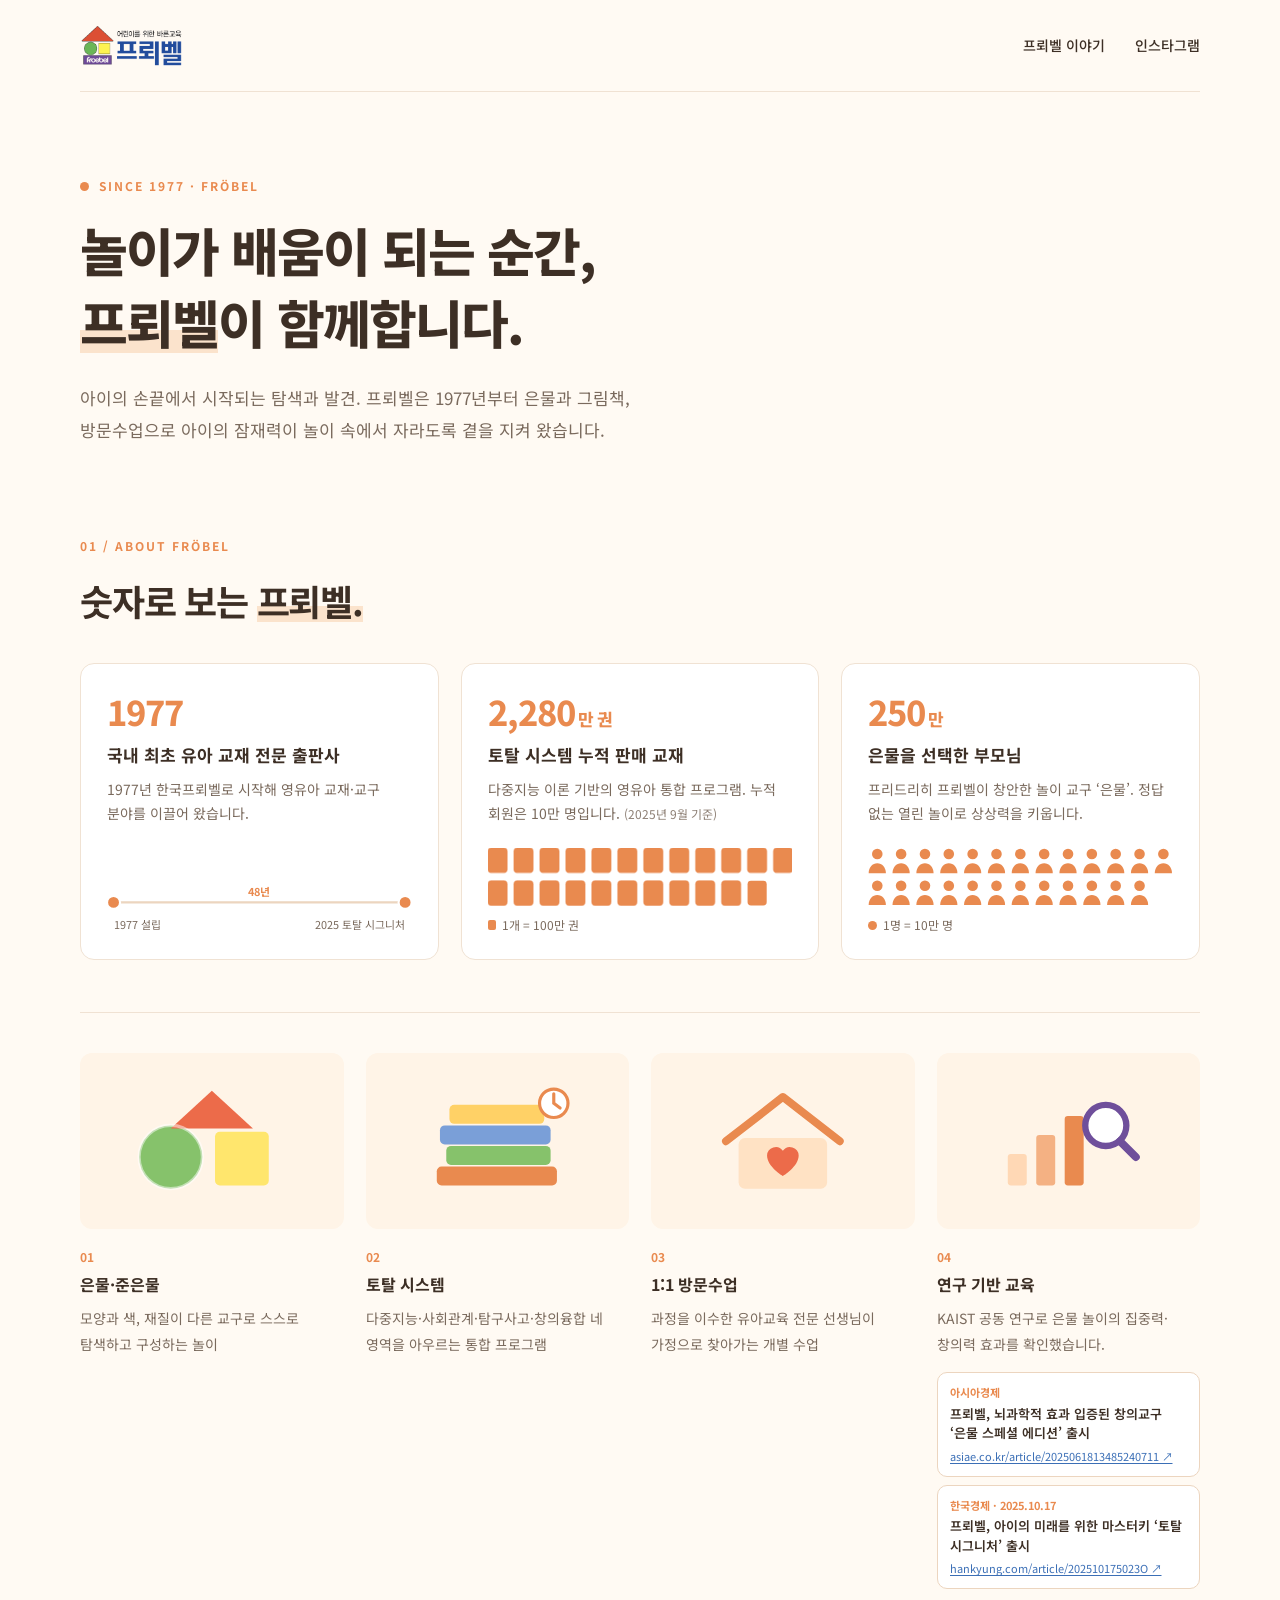
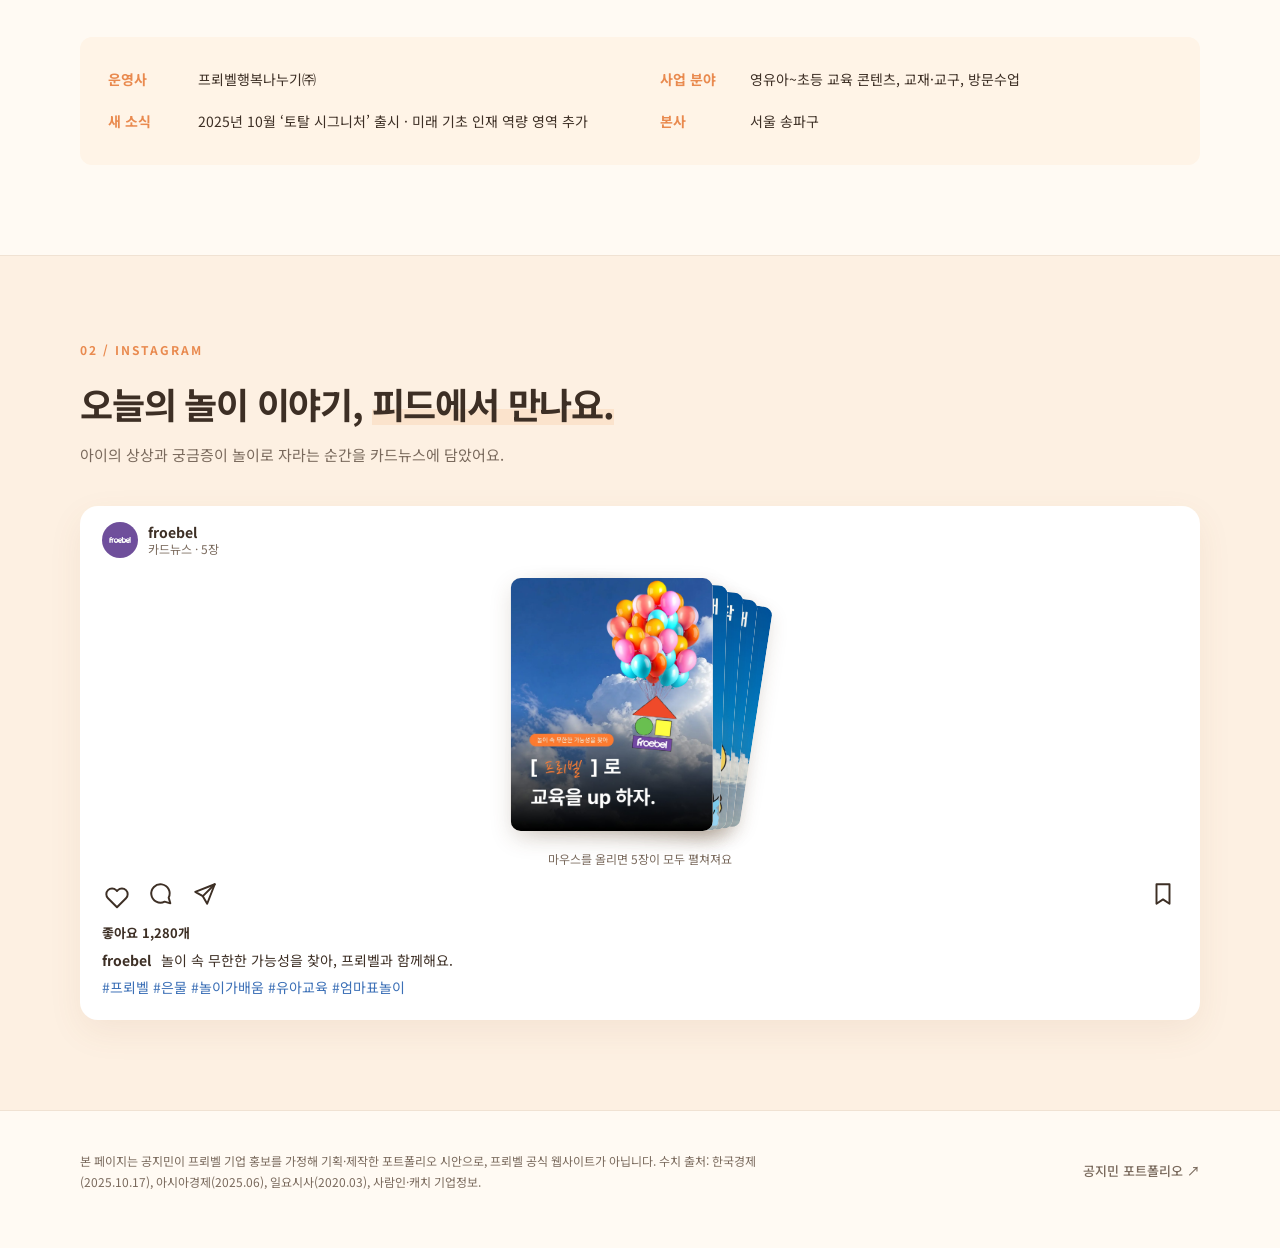
==== commit 68a19f8a: "하트 크기·위치, 말풍선 꼬리 조정 (1/2)" ====
--- a/docs/froebel/index.html
+++ b/docs/froebel/index.html
@@ -67,7 +67,7 @@
           <div class="ig-head"><span class="avatar"><img src="assets/froebel-logo.png" width="428" height="114" alt=""></span><p class="ig-user">froebel<small>카드뉴스 · 5장</small></p></div>
           <div class="deck" tabindex="0" aria-label="카드뉴스 5장. 마우스를 올리거나 눌러서 펼쳐 보세요."><a class="card" style="--i:0" href="assets/insta-1.jpg" target="_blank" rel="noopener noreferrer" aria-label="카드뉴스 1번 크게 보기"><img src="assets/insta-1.jpg" width="1080" height="1350" alt="프뢰벨 카드뉴스 1: [프뢰벨]로 교육을 up 하자." loading="lazy"><span class="card-num">1/5</span></a><a class="card" style="--i:1" href="assets/insta-2.jpg" target="_blank" rel="noopener noreferrer" aria-label="카드뉴스 2번 크게 보기"><img src="assets/insta-2.jpg" width="1080" height="1350" alt="프뢰벨 카드뉴스 2: 어린이 = [상상]의 귀재" loading="lazy"><span class="card-num">2/5</span></a><a class="card" style="--i:2" href="assets/insta-3.jpg" target="_blank" rel="noopener noreferrer" aria-label="카드뉴스 3번 크게 보기"><img src="assets/insta-3.jpg" width="1080" height="1350" alt="프뢰벨 카드뉴스 3: 궁금증 = [놀이]의 시작" loading="lazy"><span class="card-num">3/5</span></a><a class="card" style="--i:3" href="assets/insta-4.jpg" target="_blank" rel="noopener noreferrer" aria-label="카드뉴스 4번 크게 보기"><img src="assets/insta-4.jpg" width="1080" height="1350" alt="프뢰벨 카드뉴스 4: 동화책 = [꿈]의 날개" loading="lazy"><span class="card-num">4/5</span></a><a class="card" style="--i:4" href="assets/insta-5.jpg" target="_blank" rel="noopener noreferrer" aria-label="카드뉴스 5번 크게 보기"><img src="assets/insta-5.jpg" width="1080" height="1350" alt="프뢰벨 카드뉴스 5: 교육 = [프뢰벨]" loading="lazy"><span class="card-num">5/5</span></a></div>
           <p class="deck-hint"><span class="hint-closed"><span class="hint-mouse">마우스를 올리면 5장이 모두 펼쳐져요</span><span class="hint-touch">카드를 누르면 5장이 모두 펼쳐져요</span></span><span class="hint-open">카드를 누르면 크게 볼 수 있어요</span></p>
-          <div class="ig-foot"><button class="like" type="button" aria-pressed="false" aria-label="좋아요"><svg viewBox="0 0 24 24" width="26" height="26" stroke-width="1.8" stroke-linecap="round" stroke-linejoin="round" aria-hidden="true"><path d="M12 20s-7-4.4-7-10a4 4 0 0 1 7-2.6A4 4 0 0 1 19 10c0 5.6-7 10-7 10z"/></svg></button><span><svg viewBox="0 0 24 24" width="26" height="26" fill="none" stroke="currentColor" stroke-width="1.8" stroke-linecap="round" stroke-linejoin="round" aria-hidden="true"><path d="M20 12a8 8 0 1 1-3.2-6.4L20 4l-.8 3.6A8 8 0 0 1 20 12z"/></svg></span><span><svg viewBox="0 0 24 24" width="26" height="26" fill="none" stroke="currentColor" stroke-width="1.8" stroke-linecap="round" stroke-linejoin="round" aria-hidden="true"><path d="M21 3 10 14"/><path d="M21 3l-7 18-4-7-7-4z"/></svg></span><span><svg viewBox="0 0 24 24" width="26" height="26" fill="none" stroke="currentColor" stroke-width="1.8" stroke-linecap="round" stroke-linejoin="round" aria-hidden="true"><path d="M6 3h12v18l-6-4-6 4z"/></svg></span></div><p class="ig-likes"><b>좋아요 <span class="like-count">1,280</span>개</b></p>
+          <div class="ig-foot"><button class="like" type="button" aria-pressed="false" aria-label="좋아요"><svg viewBox="0 0 24 24" width="26" height="26" stroke-width="1.8" stroke-linecap="round" stroke-linejoin="round" aria-hidden="true"><path d="M12 20.5 3.7 12.2A5.3 5.3 0 0 1 11.2 4.7l.8.8.8-.8a5.3 5.3 0 0 1 7.5 7.5z"/></svg></button><span><svg viewBox="0 0 24 24" width="26" height="26" fill="none" stroke="currentColor" stroke-width="1.8" stroke-linecap="round" stroke-linejoin="round" aria-hidden="true"><path d="M19.07 15.36A8.5 8.5 0 1 0 15.36 19.07L20.6 20.6z"/></svg></span><span><svg viewBox="0 0 24 24" width="26" height="26" fill="none" stroke="currentColor" stroke-width="1.8" stroke-linecap="round" stroke-linejoin="round" aria-hidden="true"><path d="M21 3 10 14"/><path d="M21 3l-7 18-4-7-7-4z"/></svg></span><span><svg viewBox="0 0 24 24" width="26" height="26" fill="none" stroke="currentColor" stroke-width="1.8" stroke-linecap="round" stroke-linejoin="round" aria-hidden="true"><path d="M6 3h12v18l-6-4-6 4z"/></svg></span></div><p class="ig-likes"><b>좋아요 <span class="like-count">1,280</span>개</b></p>
           <p class="ig-cap"><b>froebel</b> 놀이 속 무한한 가능성을 찾아, 프뢰벨과 함께해요. <span>#프뢰벨 #은물 #놀이가배움 #유아교육 #엄마표놀이</span></p>
         </article>
       </div>
--- a/docs/froebel/froebel.css
+++ b/docs/froebel/froebel.css
@@ -81,7 +81,7 @@
 .deck:not(.open) .card{pointer-events:none}
 .deck-hint{margin:14px 0 0;text-align:center;font-size:12px;color:var(--muted)}
 .hint-touch{display:none}@media(hover:none){.hint-mouse{display:none}.hint-touch{display:inline}}.hint-open{display:none}.deck.open+.deck-hint .hint-open{display:inline}.deck.open+.deck-hint .hint-closed{display:none}
-.ig-foot{display:flex;gap:14px;padding:10px 2px 6px;color:var(--ink)}
+.ig-foot{display:flex;align-items:center;gap:18px;padding:12px 2px 8px;color:var(--ink)}
 .ig-foot span:last-child{margin-left:auto}
 .ig-cap{margin:0;font-size:14px}.ig-cap b{margin-right:6px}.ig-cap span{display:block;color:#3b6fb6;margin-top:4px}
 
@@ -115,8 +115,8 @@
 @keyframes pop{0%{transform:scale(1)}40%{transform:scale(1.3)}100%{transform:scale(1)}}
 .like:focus-visible{outline:3px solid var(--warm);outline-offset:3px;border-radius:4px}
 .ig-likes{margin:0 0 4px;font-size:13px}
-.like[aria-pressed="false"] svg{animation:beat 1.4s ease-in-out infinite;transform-origin:center}
+.like[aria-pressed="false"] svg{animation:blink 1.1s steps(1,end) infinite}
 .like[aria-pressed="false"]:hover svg{stroke:#ed4956}
-@keyframes beat{0%,40%,100%{transform:scale(1)}10%{transform:scale(1.22)}20%{transform:scale(1.02)}30%{transform:scale(1.16)}}
+@keyframes blink{0%{stroke:var(--ink)}50%{stroke:#ed4956}}
 @media(max-width:700px){.news a{padding:9px 10px}.news-title{font-size:12px}.news-url{white-space:normal;word-break:break-all;font-size:10.5px}}
 @media(prefers-reduced-motion:reduce){.like svg{animation:none!important}}
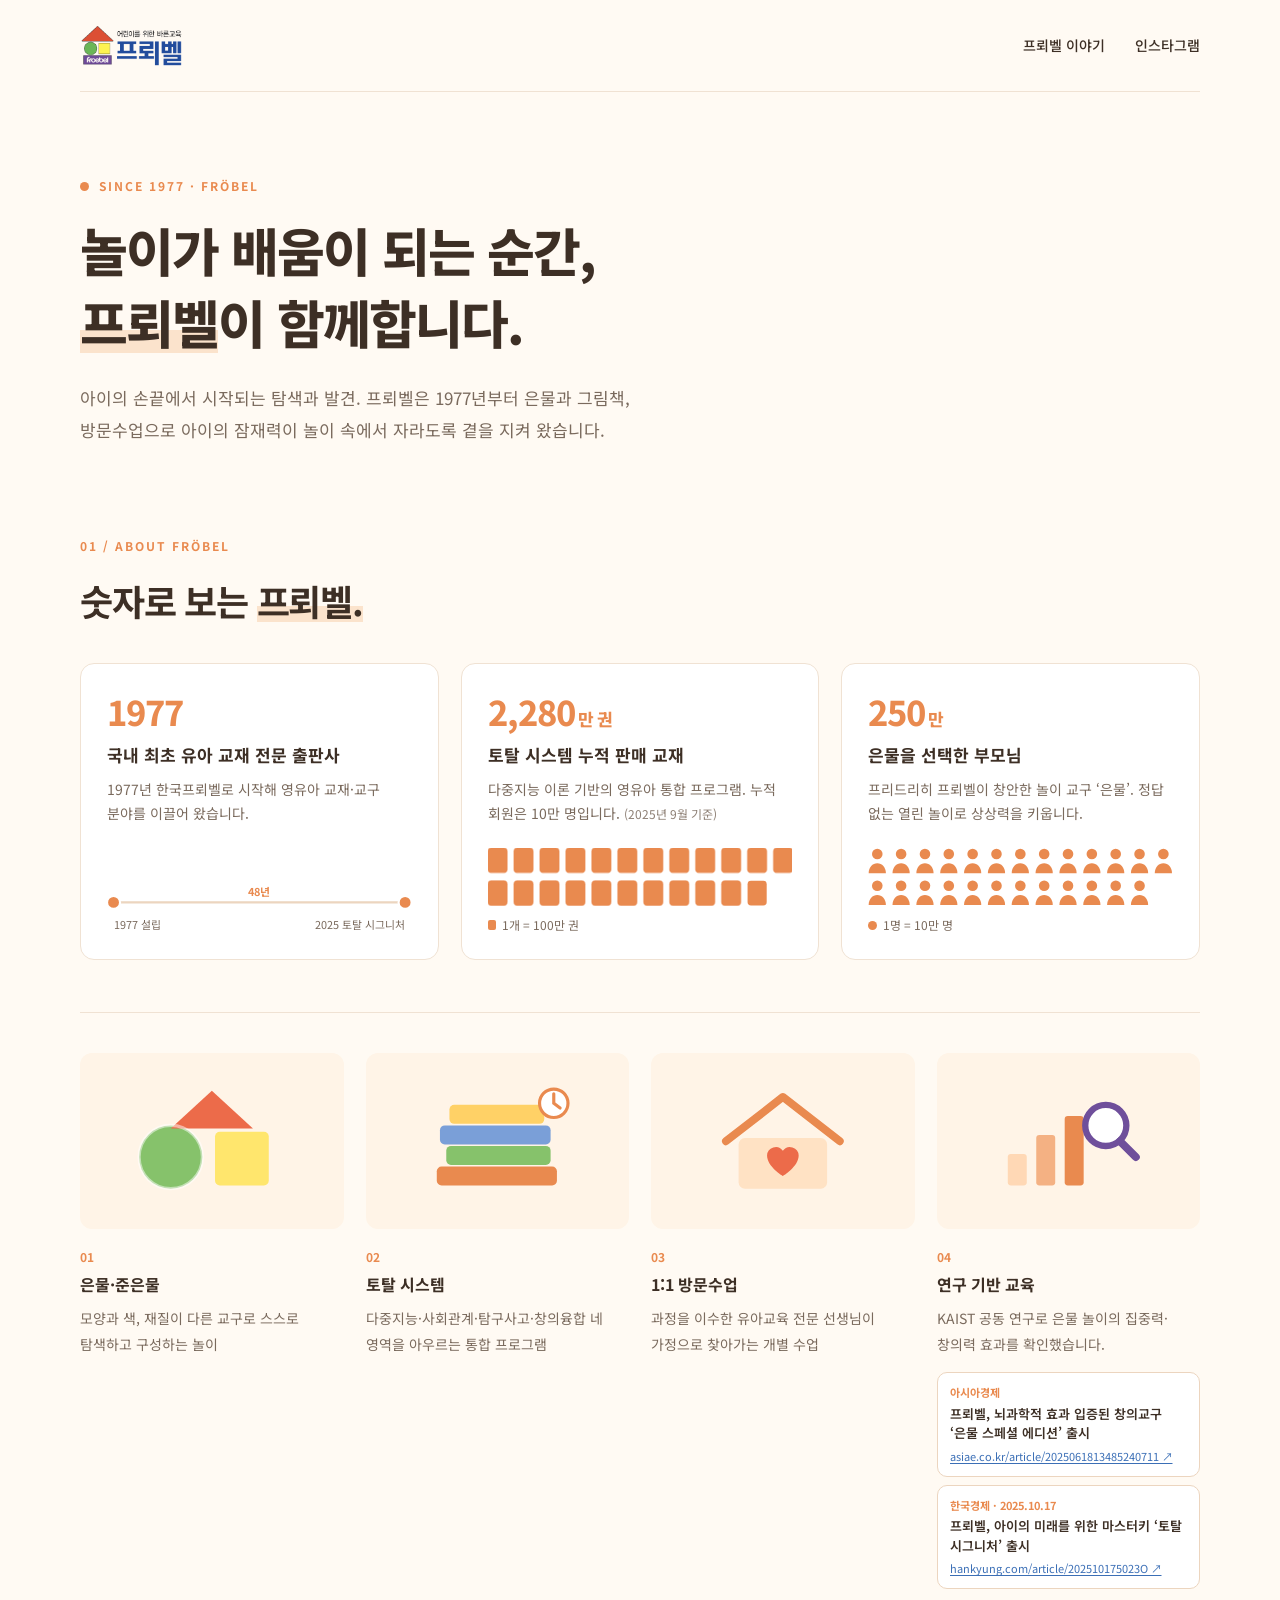
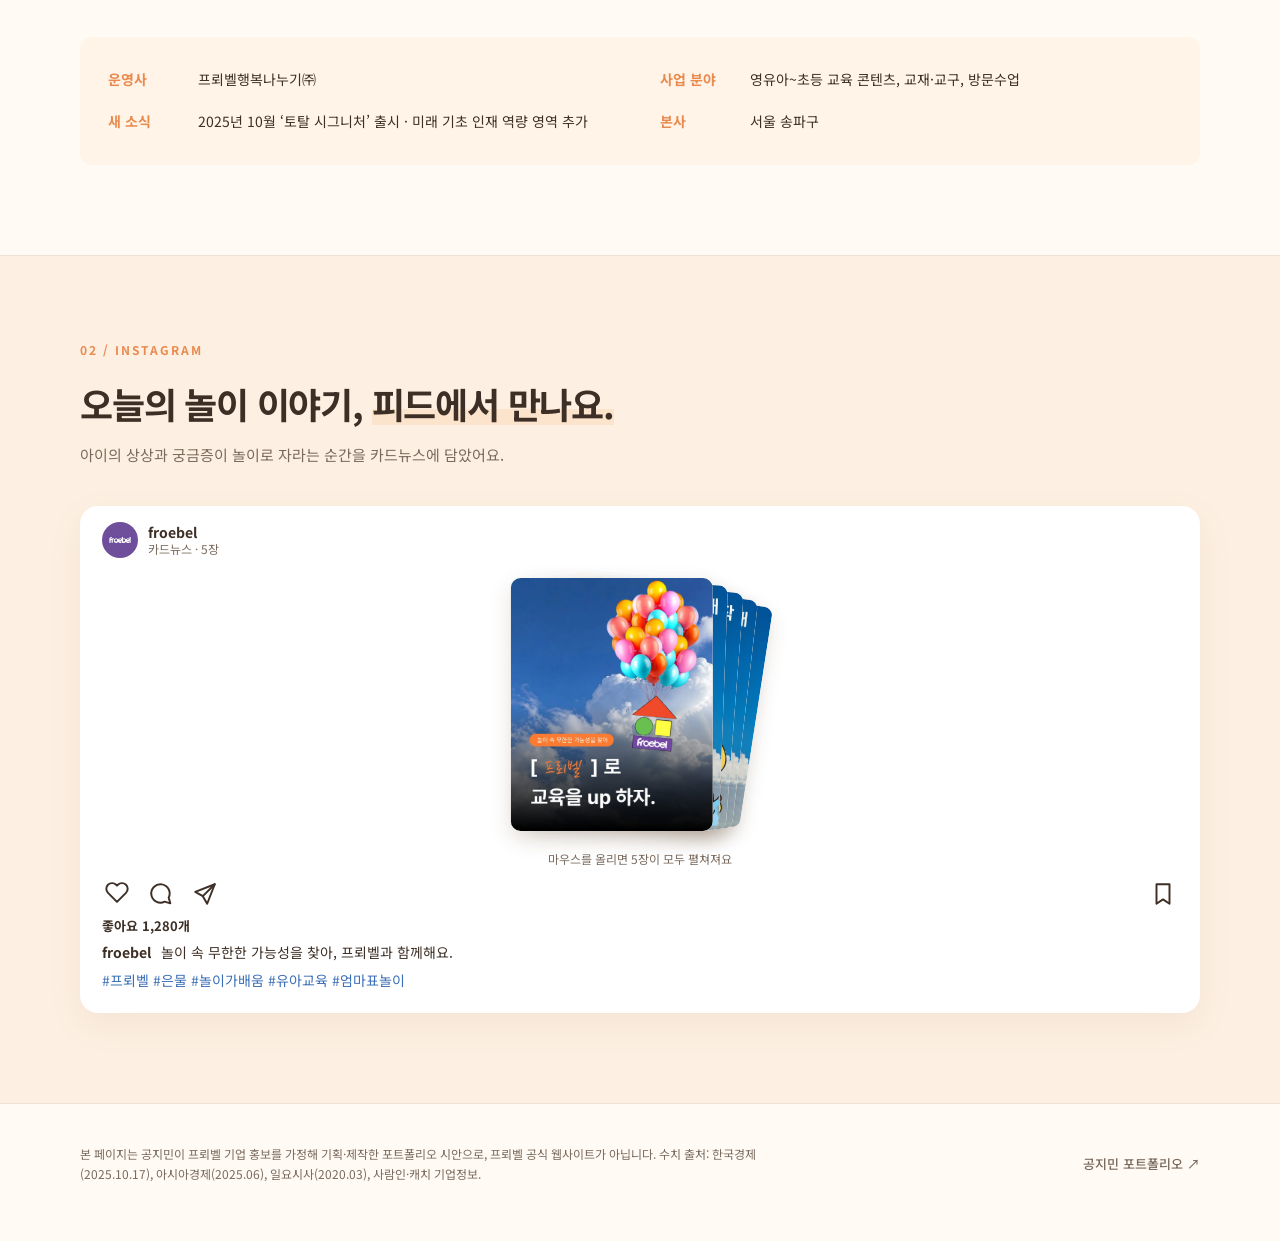
==== commit 02906d70: "하트 위치 살짝 위로 Co-Authored-By: Claude Opus 5.5 <noreply@anthropic.com> Claude-Session: https://claude." ====
--- a/docs/froebel/index.html
+++ b/docs/froebel/index.html
@@ -67,7 +67,7 @@
           <div class="ig-head"><span class="avatar"><img src="assets/froebel-logo.png" width="428" height="114" alt=""></span><p class="ig-user">froebel<small>카드뉴스 · 5장</small></p></div>
           <div class="deck" tabindex="0" aria-label="카드뉴스 5장. 마우스를 올리거나 눌러서 펼쳐 보세요."><a class="card" style="--i:0" href="assets/insta-1.jpg" target="_blank" rel="noopener noreferrer" aria-label="카드뉴스 1번 크게 보기"><img src="assets/insta-1.jpg" width="1080" height="1350" alt="프뢰벨 카드뉴스 1: [프뢰벨]로 교육을 up 하자." loading="lazy"><span class="card-num">1/5</span></a><a class="card" style="--i:1" href="assets/insta-2.jpg" target="_blank" rel="noopener noreferrer" aria-label="카드뉴스 2번 크게 보기"><img src="assets/insta-2.jpg" width="1080" height="1350" alt="프뢰벨 카드뉴스 2: 어린이 = [상상]의 귀재" loading="lazy"><span class="card-num">2/5</span></a><a class="card" style="--i:2" href="assets/insta-3.jpg" target="_blank" rel="noopener noreferrer" aria-label="카드뉴스 3번 크게 보기"><img src="assets/insta-3.jpg" width="1080" height="1350" alt="프뢰벨 카드뉴스 3: 궁금증 = [놀이]의 시작" loading="lazy"><span class="card-num">3/5</span></a><a class="card" style="--i:3" href="assets/insta-4.jpg" target="_blank" rel="noopener noreferrer" aria-label="카드뉴스 4번 크게 보기"><img src="assets/insta-4.jpg" width="1080" height="1350" alt="프뢰벨 카드뉴스 4: 동화책 = [꿈]의 날개" loading="lazy"><span class="card-num">4/5</span></a><a class="card" style="--i:4" href="assets/insta-5.jpg" target="_blank" rel="noopener noreferrer" aria-label="카드뉴스 5번 크게 보기"><img src="assets/insta-5.jpg" width="1080" height="1350" alt="프뢰벨 카드뉴스 5: 교육 = [프뢰벨]" loading="lazy"><span class="card-num">5/5</span></a></div>
           <p class="deck-hint"><span class="hint-closed"><span class="hint-mouse">마우스를 올리면 5장이 모두 펼쳐져요</span><span class="hint-touch">카드를 누르면 5장이 모두 펼쳐져요</span></span><span class="hint-open">카드를 누르면 크게 볼 수 있어요</span></p>
-          <div class="ig-foot"><button class="like" type="button" aria-pressed="false" aria-label="좋아요"><svg viewBox="0 0 24 24" width="26" height="26" stroke-width="1.8" stroke-linecap="round" stroke-linejoin="round" aria-hidden="true"><path d="M12 20.5 3.7 12.2A5.3 5.3 0 0 1 11.2 4.7l.8.8.8-.8a5.3 5.3 0 0 1 7.5 7.5z"/></svg></button><span><svg viewBox="0 0 24 24" width="26" height="26" fill="none" stroke="currentColor" stroke-width="1.8" stroke-linecap="round" stroke-linejoin="round" aria-hidden="true"><path d="M19.07 15.36A8.5 8.5 0 1 0 15.36 19.07L20.6 20.6z"/></svg></span><span><svg viewBox="0 0 24 24" width="26" height="26" fill="none" stroke="currentColor" stroke-width="1.8" stroke-linecap="round" stroke-linejoin="round" aria-hidden="true"><path d="M21 3 10 14"/><path d="M21 3l-7 18-4-7-7-4z"/></svg></span><span><svg viewBox="0 0 24 24" width="26" height="26" fill="none" stroke="currentColor" stroke-width="1.8" stroke-linecap="round" stroke-linejoin="round" aria-hidden="true"><path d="M6 3h12v18l-6-4-6 4z"/></svg></span></div><p class="ig-likes"><b>좋아요 <span class="like-count">1,280</span>개</b></p>
+          <div class="ig-foot"><button class="like" type="button" aria-pressed="false" aria-label="좋아요"><svg viewBox="0 0 24 24" width="26" height="26" stroke-width="1.8" stroke-linecap="round" stroke-linejoin="round" aria-hidden="true"><path d="M12 19.3 3.7 11A5.3 5.3 0 0 1 11.2 3.5l.8.8.8-.8a5.3 5.3 0 0 1 7.5 7.5z"/></svg></button><span><svg viewBox="0 0 24 24" width="26" height="26" fill="none" stroke="currentColor" stroke-width="1.8" stroke-linecap="round" stroke-linejoin="round" aria-hidden="true"><path d="M19.07 15.36A8.5 8.5 0 1 0 15.36 19.07L20.6 20.6z"/></svg></span><span><svg viewBox="0 0 24 24" width="26" height="26" fill="none" stroke="currentColor" stroke-width="1.8" stroke-linecap="round" stroke-linejoin="round" aria-hidden="true"><path d="M21 3 10 14"/><path d="M21 3l-7 18-4-7-7-4z"/></svg></span><span><svg viewBox="0 0 24 24" width="26" height="26" fill="none" stroke="currentColor" stroke-width="1.8" stroke-linecap="round" stroke-linejoin="round" aria-hidden="true"><path d="M6 3h12v18l-6-4-6 4z"/></svg></span></div><p class="ig-likes"><b>좋아요 <span class="like-count">1,280</span>개</b></p>
           <p class="ig-cap"><b>froebel</b> 놀이 속 무한한 가능성을 찾아, 프뢰벨과 함께해요. <span>#프뢰벨 #은물 #놀이가배움 #유아교육 #엄마표놀이</span></p>
         </article>
       </div>
--- a/docs/froebel/froebel.css
+++ b/docs/froebel/froebel.css
@@ -108,7 +108,7 @@
 .news-src{display:block;font-size:11px;font-weight:700;color:var(--warm)}
 .news-title{display:block;font-size:13px;font-weight:600;line-height:1.5;margin:2px 0 4px;color:var(--ink)}
 .news-url{display:block;font-size:11px;color:#3b6fb6;text-decoration:underline;text-underline-offset:2px;overflow:hidden;text-overflow:ellipsis;white-space:nowrap}
-.like{appearance:none;border:0;background:none;padding:0;margin:0;cursor:pointer;color:var(--ink);display:flex}
+.like{appearance:none;border:0;background:none;padding:0;margin:0;cursor:pointer;color:var(--ink);display:flex;line-height:0}.ig-foot svg{display:block}
 .like svg{fill:none;stroke:currentColor;transition:fill .2s,stroke .2s}
 .like[aria-pressed="true"] svg{fill:#ed4956;stroke:#ed4956}
 .like.pop svg{animation:pop .35s ease}
